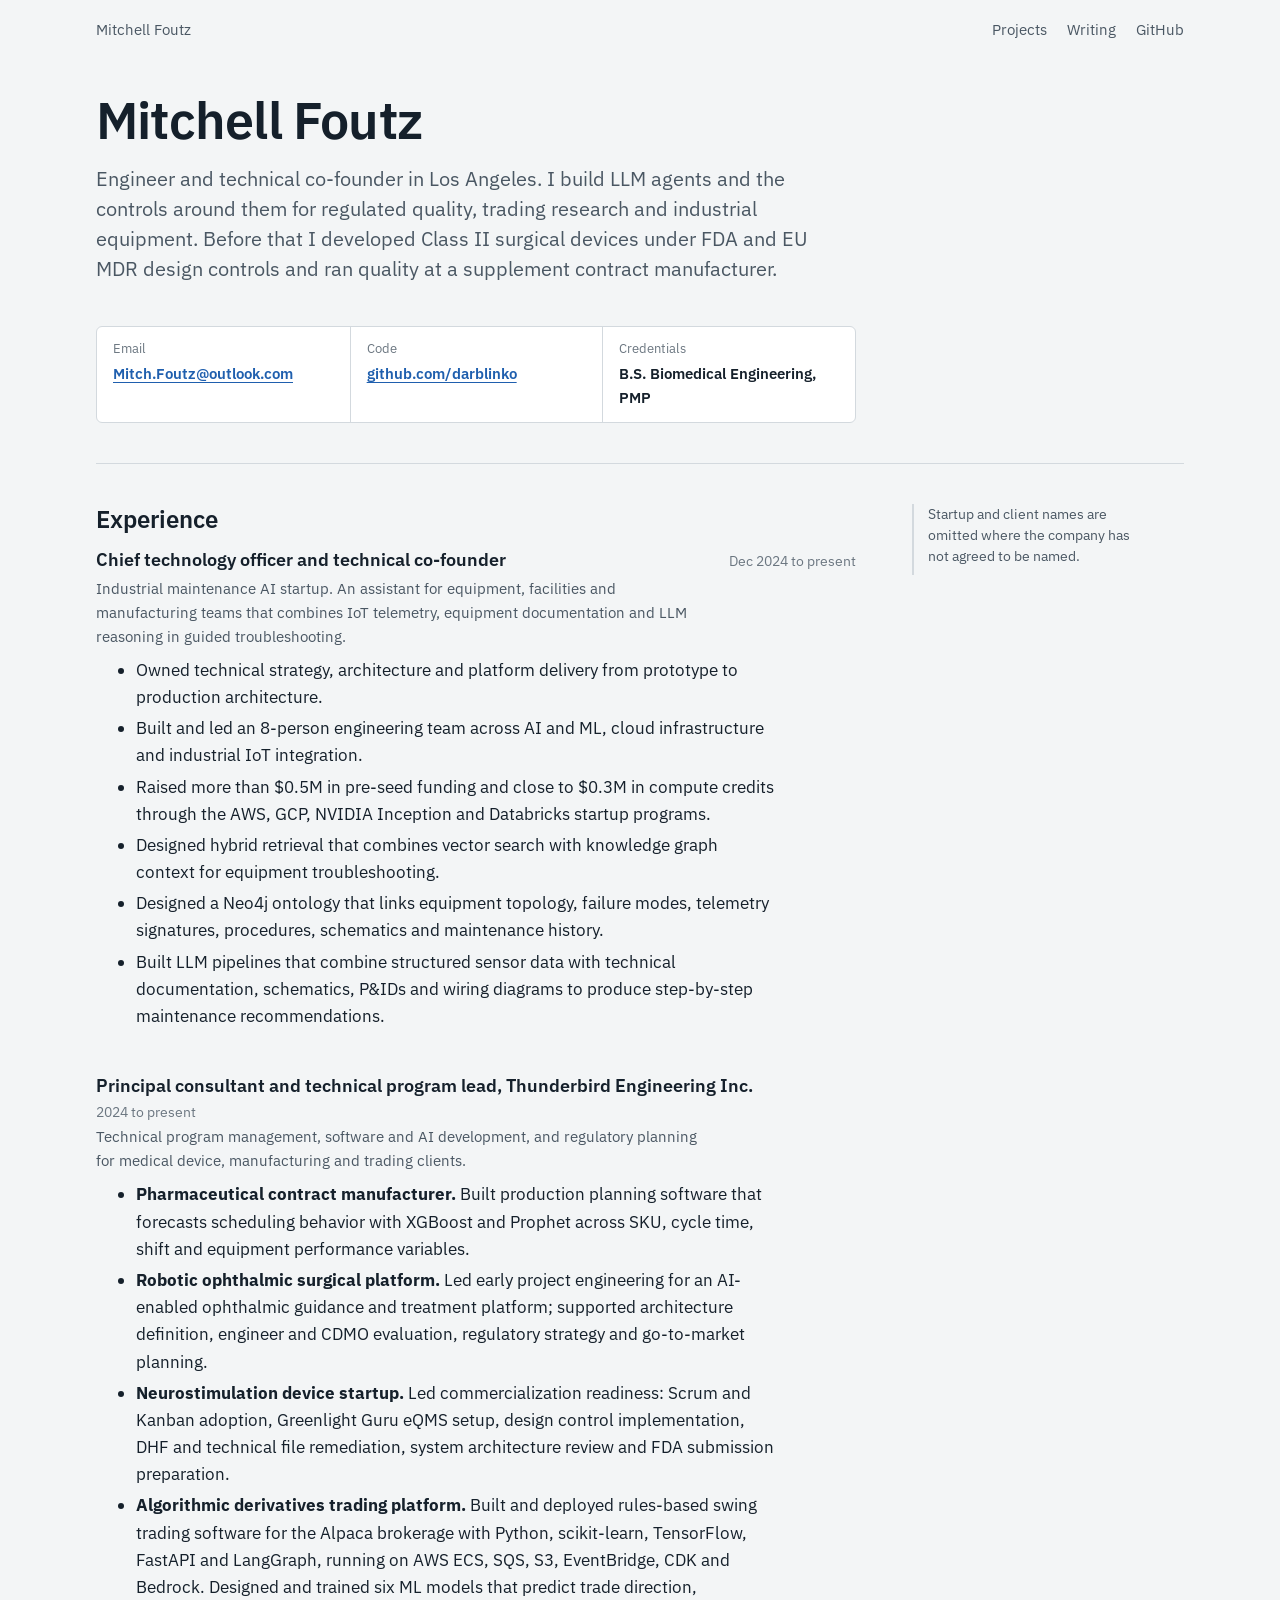
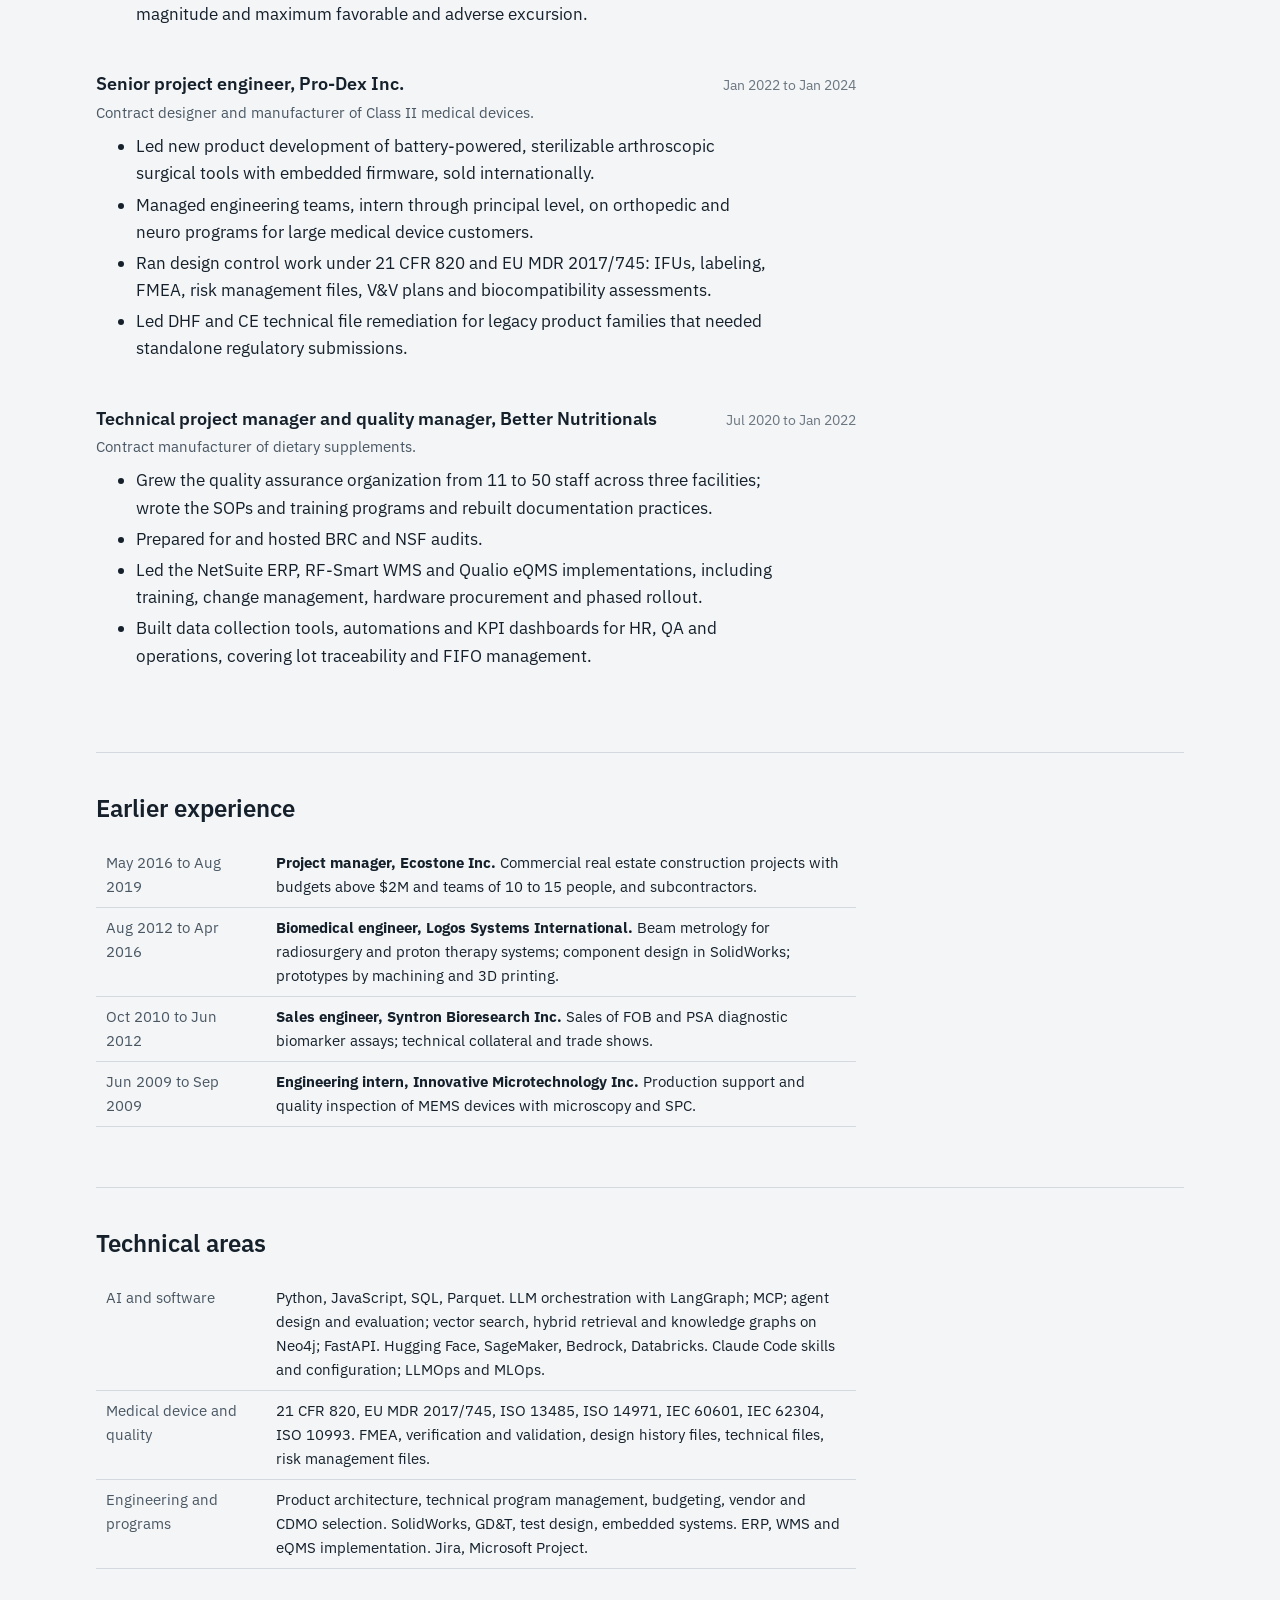
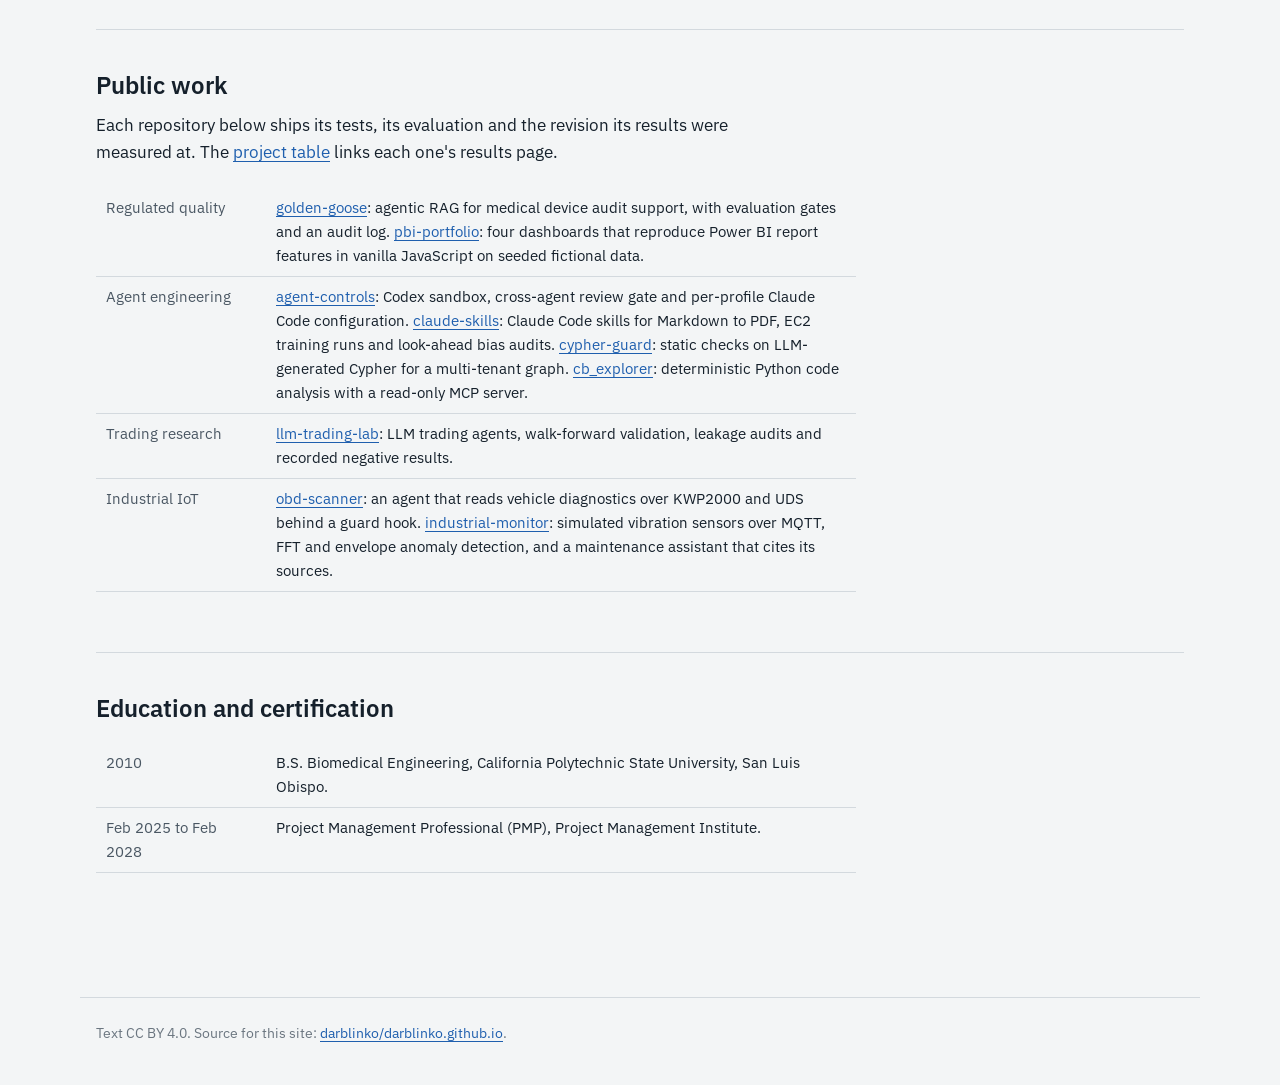
==== cv/index.html @ c6812359 "feat: add CV page cv/ holds work history, technical areas, public work and education, with a print s" ====
<!doctype html>
<html lang="en">
<head>
  <meta charset="utf-8">
  <meta name="viewport" content="width=device-width, initial-scale=1">
  <title>Mitchell Foutz: CV</title>
  <meta name="description" content="CV of Mitchell Foutz: LLM agent engineering, Class II medical device development under FDA and EU MDR, quality management, PMP.">
  <link rel="icon" href="data:,">
  <link rel="preconnect" href="https://fonts.googleapis.com">
  <link rel="preconnect" href="https://fonts.gstatic.com" crossorigin>
  <link rel="stylesheet" href="https://fonts.googleapis.com/css2?family=IBM+Plex+Mono&family=IBM+Plex+Sans:wght@400;600&display=swap">
  <link rel="stylesheet" href="../assets/site.css">
  <link rel="stylesheet" href="../assets/pages.css">
</head>
<body class="cv">
  <header class="site-bar">
    <a href="../">Mitchell Foutz</a>
    <span class="site-links"><a href="../#projects">Projects</a><a href="../#writing">Writing</a><a href="https://github.com/darblinko">GitHub</a></span>
  </header>

  <main>
    <section class="intro">
      <h1>Mitchell Foutz</h1>
      <p class="lede">Engineer and technical co-founder in Los Angeles. I build LLM agents and the controls around them for regulated quality, trading research and industrial equipment. Before that I developed Class II surgical devices under FDA and EU MDR design controls and ran quality at a supplement contract manufacturer.</p>
      <dl class="record">
        <div><dt>Email</dt><dd><a href="mailto:Mitch.Foutz@outlook.com">Mitch.Foutz@outlook.com</a></dd></div>
        <div><dt>Code</dt><dd><a href="https://github.com/darblinko">github.com/darblinko</a></dd></div>
        <div><dt>Credentials</dt><dd>B.S. Biomedical Engineering, PMP</dd></div>
      </dl>
    </section>

    <section id="experience">
      <h2>Experience</h2>

      <div class="role">
        <div class="role-head"><h3>Chief technology officer and technical co-founder</h3><span class="when">Dec 2024 to present</span></div>
        <p class="context">Industrial maintenance AI startup. An assistant for equipment, facilities and manufacturing teams that combines IoT telemetry, equipment documentation and LLM reasoning in guided troubleshooting.</p>
        <ul>
          <li>Owned technical strategy, architecture and platform delivery from prototype to production architecture.</li>
          <li>Built and led an 8-person engineering team across AI and ML, cloud infrastructure and industrial IoT integration.</li>
          <li>Raised more than $0.5M in pre-seed funding and close to $0.3M in compute credits through the AWS, GCP, NVIDIA Inception and Databricks startup programs.</li>
          <li>Designed hybrid retrieval that combines vector search with knowledge graph context for equipment troubleshooting.</li>
          <li>Designed a Neo4j ontology that links equipment topology, failure modes, telemetry signatures, procedures, schematics and maintenance history.</li>
          <li>Built LLM pipelines that combine structured sensor data with technical documentation, schematics, P&amp;IDs and wiring diagrams to produce step-by-step maintenance recommendations.</li>
        </ul>
      </div>

      <div class="role">
        <div class="role-head"><h3>Principal consultant and technical program lead, Thunderbird Engineering Inc.</h3><span class="when">2024 to present</span></div>
        <p class="context">Technical program management, software and AI development, and regulatory planning for medical device, manufacturing and trading clients.</p>
        <ul>
          <li><strong>Pharmaceutical contract manufacturer.</strong> Built production planning software that forecasts scheduling behavior with XGBoost and Prophet across SKU, cycle time, shift and equipment performance variables.</li>
          <li><strong>Robotic ophthalmic surgical platform.</strong> Led early project engineering for an AI-enabled ophthalmic guidance and treatment platform; supported architecture definition, engineer and CDMO evaluation, regulatory strategy and go-to-market planning.</li>
          <li><strong>Neurostimulation device startup.</strong> Led commercialization readiness: Scrum and Kanban adoption, Greenlight Guru eQMS setup, design control implementation, DHF and technical file remediation, system architecture review and FDA submission preparation.</li>
          <li><strong>Algorithmic derivatives trading platform.</strong> Built and deployed rules-based swing trading software for the Alpaca brokerage with Python, scikit-learn, TensorFlow, FastAPI and LangGraph, running on AWS ECS, SQS, S3, EventBridge, CDK and Bedrock. Designed and trained six ML models that predict trade direction, magnitude and maximum favorable and adverse excursion.</li>
        </ul>
      </div>

      <div class="role">
        <div class="role-head"><h3>Senior project engineer, Pro-Dex Inc.</h3><span class="when">Jan 2022 to Jan 2024</span></div>
        <p class="context">Contract designer and manufacturer of Class II medical devices.</p>
        <ul>
          <li>Led new product development of battery-powered, sterilizable arthroscopic surgical tools with embedded firmware, sold internationally.</li>
          <li>Managed engineering teams, intern through principal level, on orthopedic and neuro programs for large medical device customers.</li>
          <li>Ran design control work under 21 CFR 820 and EU MDR 2017/745: IFUs, labeling, FMEA, risk management files, V&amp;V plans and biocompatibility assessments.</li>
          <li>Led DHF and CE technical file remediation for legacy product families that needed standalone regulatory submissions.</li>
        </ul>
      </div>

      <div class="role">
        <div class="role-head"><h3>Technical project manager and quality manager, Better Nutritionals</h3><span class="when">Jul 2020 to Jan 2022</span></div>
        <p class="context">Contract manufacturer of dietary supplements.</p>
        <ul>
          <li>Grew the quality assurance organization from 11 to 50 staff across three facilities; wrote the SOPs and training programs and rebuilt documentation practices.</li>
          <li>Prepared for and hosted BRC and NSF audits.</li>
          <li>Led the NetSuite ERP, RF-Smart WMS and Qualio eQMS implementations, including training, change management, hardware procurement and phased rollout.</li>
          <li>Built data collection tools, automations and KPI dashboards for HR, QA and operations, covering lot traceability and FIFO management.</li>
        </ul>
      </div>

      <aside class="note">
        <p>Startup and client names are omitted where the company has not agreed to be named.</p>
      </aside>
    </section>

    <section id="earlier">
      <h2>Earlier experience</h2>
      <table class="history">
        <tbody>
          <tr><td>May 2016 to Aug 2019</td><td><strong>Project manager, Ecostone Inc.</strong> Commercial real estate construction projects with budgets above $2M and teams of 10 to 15 people, and subcontractors.</td></tr>
          <tr><td>Aug 2012 to Apr 2016</td><td><strong>Biomedical engineer, Logos Systems International.</strong> Beam metrology for radiosurgery and proton therapy systems; component design in SolidWorks; prototypes by machining and 3D printing.</td></tr>
          <tr><td>Oct 2010 to Jun 2012</td><td><strong>Sales engineer, Syntron Bioresearch Inc.</strong> Sales of FOB and PSA diagnostic biomarker assays; technical collateral and trade shows.</td></tr>
          <tr><td>Jun 2009 to Sep 2009</td><td><strong>Engineering intern, Innovative Microtechnology Inc.</strong> Production support and quality inspection of MEMS devices with microscopy and SPC.</td></tr>
        </tbody>
      </table>
    </section>

    <section id="skills">
      <h2>Technical areas</h2>
      <table class="history">
        <tbody>
          <tr><td>AI and software</td><td>Python, JavaScript, SQL, Parquet. LLM orchestration with LangGraph; MCP; agent design and evaluation; vector search, hybrid retrieval and knowledge graphs on Neo4j; FastAPI. Hugging Face, SageMaker, Bedrock, Databricks. Claude Code skills and configuration; LLMOps and MLOps.</td></tr>
          <tr><td>Medical device and quality</td><td>21 CFR 820, EU MDR 2017/745, ISO 13485, ISO 14971, IEC 60601, IEC 62304, ISO 10993. FMEA, verification and validation, design history files, technical files, risk management files.</td></tr>
          <tr><td>Engineering and programs</td><td>Product architecture, technical program management, budgeting, vendor and CDMO selection. SolidWorks, GD&amp;T, test design, embedded systems. ERP, WMS and eQMS implementation. Jira, Microsoft Project.</td></tr>
        </tbody>
      </table>
    </section>

    <section id="public-work">
      <h2>Public work</h2>
      <p>Each repository below ships its tests, its evaluation and the revision its results were measured at. The <a href="../#projects">project table</a> links each one's results page.</p>
      <table class="history">
        <tbody>
          <tr><td>Regulated quality</td><td><a href="https://github.com/darblinko/golden-goose">golden-goose</a>: agentic RAG for medical device audit support, with evaluation gates and an audit log. <a href="https://github.com/darblinko/pbi-portfolio">pbi-portfolio</a>: four dashboards that reproduce Power BI report features in vanilla JavaScript on seeded fictional data.</td></tr>
          <tr><td>Agent engineering</td><td><a href="https://github.com/darblinko/agent-controls">agent-controls</a>: Codex sandbox, cross-agent review gate and per-profile Claude Code configuration. <a href="https://github.com/darblinko/claude-skills">claude-skills</a>: Claude Code skills for Markdown to PDF, EC2 training runs and look-ahead bias audits. <a href="https://github.com/Nysara-Global-LLC/cypher-guard">cypher-guard</a>: static checks on LLM-generated Cypher for a multi-tenant graph. <a href="https://github.com/Nysara-Global-LLC/cb_explorer">cb_explorer</a>: deterministic Python code analysis with a read-only MCP server.</td></tr>
          <tr><td>Trading research</td><td><a href="https://github.com/darblinko/llm-trading-lab">llm-trading-lab</a>: LLM trading agents, walk-forward validation, leakage audits and recorded negative results.</td></tr>
          <tr><td>Industrial IoT</td><td><a href="https://github.com/darblinko/obd-scanner">obd-scanner</a>: an agent that reads vehicle diagnostics over KWP2000 and UDS behind a guard hook. <a href="https://github.com/darblinko/industrial-monitor">industrial-monitor</a>: simulated vibration sensors over MQTT, FFT and envelope anomaly detection, and a maintenance assistant that cites its sources.</td></tr>
        </tbody>
      </table>
    </section>

    <section id="education">
      <h2>Education and certification</h2>
      <table class="history">
        <tbody>
          <tr><td>2010</td><td>B.S. Biomedical Engineering, California Polytechnic State University, San Luis Obispo.</td></tr>
          <tr><td>Feb 2025 to Feb 2028</td><td>Project Management Professional (PMP), Project Management Institute.</td></tr>
        </tbody>
      </table>
    </section>
  </main>

  <footer>
    Text CC BY 4.0. Source for this site: <a href="https://github.com/darblinko/darblinko.github.io">darblinko/darblinko.github.io</a>.
  </footer>
</body>
</html>
---- assets/site.css ----
/* Shared project page styles. Layout: one reading column plus a margin column for
   provenance notes; the record block at the top identifies what was measured and when. */

:root {
  color-scheme: light;
  --page: #f3f5f6;
  --surface: #ffffff;
  --ink: #15202b;
  --ink-2: #4a5763;
  --muted: #6b7680;
  --rule: #d3d9de;
  --accent: #1f5fae;
  --accent-wash: #e6eef8;
  --grid: #e3e7ea;
  --axis: #c3cbd1;
  --series-1: #2a78d6;
  --series-2: #eb6834;
  --series-3: #1baf7a;
  --series-4: #eda100;
  --good: #0ca30c;
  --critical: #d03b3b;
  --sans: "IBM Plex Sans", system-ui, -apple-system, "Segoe UI", sans-serif;
  --mono: "IBM Plex Mono", ui-monospace, "SFMono-Regular", Menlo, monospace;
}

@media (prefers-color-scheme: dark) {
  :root:where(:not([data-theme="light"])) {
    color-scheme: dark;
    --page: #0f1418;
    --surface: #151b21;
    --ink: #e5e9ec;
    --ink-2: #a3aeb8;
    --muted: #87929c;
    --rule: #2a333b;
    --accent: #7fb0ee;
    --accent-wash: #1b2a3a;
    --grid: #232b32;
    --axis: #38424b;
    --series-1: #3987e5;
    --series-2: #d95926;
    --series-3: #199e70;
    --series-4: #c98500;
  }
}

:root[data-theme="dark"] {
  color-scheme: dark;
  --page: #0f1418;
  --surface: #151b21;
  --ink: #e5e9ec;
  --ink-2: #a3aeb8;
  --muted: #87929c;
  --rule: #2a333b;
  --accent: #7fb0ee;
  --accent-wash: #1b2a3a;
  --grid: #232b32;
  --axis: #38424b;
  --series-1: #3987e5;
  --series-2: #d95926;
  --series-3: #199e70;
  --series-4: #c98500;
}

*, *::before, *::after { box-sizing: border-box; }

html { -webkit-text-size-adjust: 100%; }

body {
  margin: 0;
  background: var(--page);
  color: var(--ink);
  font: 400 17px/1.6 var(--sans);
}

a { color: var(--accent); text-underline-offset: 0.18em; }
a:focus-visible, button:focus-visible, [tabindex]:focus-visible {
  outline: 2px solid var(--accent);
  outline-offset: 2px;
}

code, pre { font-family: var(--mono); font-size: 0.86em; }
:not(pre) > code { overflow-wrap: anywhere; }

.site-bar {
  display: flex;
  justify-content: space-between;
  gap: 16px;
  max-width: 1120px;
  margin: 0 auto;
  padding: 18px 16px;
  font-size: 15px;
}
.site-bar a { color: var(--ink-2); text-decoration: none; }
.site-bar a:hover { color: var(--accent); text-decoration: underline; }

main {
  max-width: 1120px;
  margin: 0 auto;
  padding: 0 16px 64px;
}

/* Each section: heading and body in the reading column, notes in the margin column. */
section {
  display: grid;
  grid-template-columns: minmax(0, 760px) minmax(0, 240px);
  column-gap: 56px;
  padding: 40px 0;
  border-top: 1px solid var(--rule);
}
section > * { grid-column: 1; }
section > .note { grid-column: 2; grid-row: 1 / span 20; align-self: start; }

.intro { border-top: 0; padding-top: 32px; }

h1 {
  margin: 0 0 16px;
  font-size: clamp(34px, 5vw, 52px);
  line-height: 1.08;
  font-weight: 600;
  letter-spacing: -0.015em;
}
h2 { margin: 0 0 12px; font-size: 24px; line-height: 1.25; font-weight: 600; }
h3 { margin: 24px 0 8px; font-size: 18px; font-weight: 600; }
p, ul, ol { margin: 0 0 14px; max-width: 68ch; }
li + li { margin-top: 4px; }

.lede { font-size: 20px; line-height: 1.5; color: var(--ink-2); max-width: 60ch; }

/* The record block: what was measured, at which revision, on which date. */
.record {
  display: grid;
  grid-template-columns: repeat(auto-fit, minmax(150px, 1fr));
  margin: 28px 0 0;
  border: 1px solid var(--rule);
  border-radius: 6px;
  background: var(--surface);
}
.record > div { padding: 12px 16px; border-left: 1px solid var(--rule); }
.record > div:first-child { border-left: 0; }
.record dt { font-size: 13px; color: var(--muted); }
.record dd { margin: 2px 0 0; font-size: 15px; font-weight: 600; overflow-wrap: anywhere; }

.note {
  font-size: 14px;
  line-height: 1.5;
  color: var(--ink-2);
  border-left: 2px solid var(--rule);
  padding-left: 14px;
}
.note p { margin-bottom: 8px; }

pre {
  margin: 0 0 16px;
  padding: 14px 16px;
  overflow-x: auto;
  background: var(--surface);
  border: 1px solid var(--rule);
  border-radius: 6px;
  line-height: 1.5;
}

.steps { padding-left: 1.4em; }
.steps li::marker { color: var(--muted); font-weight: 600; }

.mermaid {
  background: var(--surface);
  border: 1px solid var(--rule);
  border-radius: 6px;
  padding: 16px;
  text-align: center;
  font-family: var(--sans);
  overflow-x: auto;
}

/* Charts */
.chart {
  position: relative;
  margin: 8px 0 32px;
  padding: 18px 18px 12px;
  background: var(--surface);
  border: 1px solid var(--rule);
  border-radius: 6px;
}
.chart-title { margin: 0; font-size: 17px; font-weight: 600; }
.chart-subtitle { margin: 2px 0 0; font-size: 14px; color: var(--ink-2); }
.chart svg { display: block; width: 100%; height: auto; margin-top: 10px; overflow: visible; }
.chart svg text { font-family: var(--sans); }
.chart-legend { display: flex; flex-wrap: wrap; gap: 6px 18px; margin: 10px 0 0; padding: 0; list-style: none; font-size: 13px; color: var(--ink-2); }
.chart-legend li { display: flex; align-items: center; gap: 6px; margin: 0; }
.chart-legend .key { display: inline-block; width: 12px; height: 12px; border-radius: 2px; }
.chart-legend .key.line { height: 2px; width: 14px; border-radius: 1px; }
.chart-foot { display: flex; flex-wrap: wrap; justify-content: space-between; gap: 8px; margin-top: 8px; font-size: 12px; color: var(--muted); }
.chart-foot button {
  font: inherit;
  color: var(--accent);
  background: none;
  border: 0;
  padding: 0;
  cursor: pointer;
  text-decoration: underline;
  text-underline-offset: 0.18em;
}
.chart table { width: 100%; margin-top: 10px; border-collapse: collapse; font-size: 14px; }
.chart th, .chart td { padding: 6px 8px; border-bottom: 1px solid var(--rule); text-align: left; }
.chart td.num, .chart th.num { text-align: right; font-variant-numeric: tabular-nums; }
.chart .hit { fill: transparent; cursor: default; }
.chart .mark-hover { filter: brightness(1.12); }

.tooltip {
  position: absolute;
  z-index: 2;
  pointer-events: none;
  min-width: 120px;
  padding: 8px 10px;
  background: var(--surface);
  color: var(--ink);
  border: 1px solid var(--rule);
  border-radius: 6px;
  box-shadow: 0 4px 14px rgba(15, 20, 24, 0.12);
  font-size: 13px;
  line-height: 1.4;
}
.tooltip[hidden] { display: none; }
.tooltip .tt-head { color: var(--ink-2); margin-bottom: 4px; }
.tooltip .tt-row { display: flex; align-items: center; gap: 8px; }
.tooltip .tt-row strong { font-weight: 600; font-variant-numeric: tabular-nums; }
.tooltip .tt-key { width: 12px; height: 2px; border-radius: 1px; }

.stat-row { display: grid; grid-template-columns: repeat(auto-fit, minmax(150px, 1fr)); gap: 16px; margin-top: 12px; }
.stat { border-left: 2px solid var(--axis); padding-left: 14px; }
.stat-value { font-size: clamp(26px, 7vw, 34px); line-height: 1.1; font-weight: 600; white-space: nowrap; }
.stat-label { font-size: 14px; color: var(--ink-2); }
.stat-note { font-size: 12px; color: var(--muted); }

footer {
  max-width: 1120px;
  margin: 0 auto;
  padding: 24px 16px 40px;
  border-top: 1px solid var(--rule);
  font-size: 14px;
  color: var(--muted);
}

@media (max-width: 900px) {
  section { grid-template-columns: minmax(0, 1fr); }
  section > .note { grid-column: 1; grid-row: auto; margin-top: 8px; }
  .record > div { border-left: 0; border-top: 1px solid var(--rule); }
  .record > div:first-child { border-top: 0; }
}

/* Wide diagrams scroll inside their box on phones instead of shrinking below legible size. */
@media (max-width: 600px) {
  .mermaid svg { min-width: 520px; }
}

@media (prefers-reduced-motion: reduce) {
  * { transition: none !important; animation: none !important; }
}
---- assets/pages.css ----
/* Additions for the home page and write-ups. Loaded after site.css; uses its tokens. */

main table {
  width: 100%;
  margin: 8px 0 20px;
  border-collapse: collapse;
  font-size: 15px;
}
main th, main td {
  padding: 8px 10px;
  border-bottom: 1px solid var(--rule);
  text-align: left;
  vertical-align: top;
}
main th { font-weight: 600; color: var(--ink-2); }
main td.num, main th.num { text-align: right; font-variant-numeric: tabular-nums; }

.project-table td:first-child { white-space: nowrap; font-weight: 600; }
.project-table .links a + a { margin-left: 12px; }

.writing-list { list-style: none; padding: 0; }
.writing-list li { display: grid; grid-template-columns: 110px minmax(0, 1fr); gap: 16px; padding: 10px 0; border-bottom: 1px solid var(--rule); margin: 0; }
.writing-list time { color: var(--muted); font-size: 14px; font-variant-numeric: tabular-nums; padding-top: 2px; }
.writing-list .summary { display: block; color: var(--ink-2); font-size: 15px; }

.method h3:first-of-type { margin-top: 4px; }
.method ul { margin-bottom: 6px; }

/* Write-ups: long-form prose in the reading column. */
.article p, .article li { max-width: 68ch; }
.article blockquote {
  margin: 0 0 16px;
  padding: 4px 0 4px 16px;
  border-left: 2px solid var(--accent);
  color: var(--ink-2);
}
.article figure.code { margin: 0 0 16px; }
.article figcaption { font-size: 13px; color: var(--muted); margin-top: -8px; margin-bottom: 16px; }

@media (max-width: 600px) {
  .writing-list li { grid-template-columns: minmax(0, 1fr); gap: 2px; }
  /* Each project row stacks: name and links on one line, domain and description below. */
  .project-table thead { display: none; }
  .project-table tr { display: grid; grid-template-columns: minmax(0, 1fr) auto; column-gap: 12px; padding: 10px 0; border-bottom: 1px solid var(--rule); }
  .project-table td { display: block; padding: 0; border-bottom: 0; }
  .project-table td:nth-child(2) { grid-column: 1 / -1; grid-row: 2; color: var(--muted); font-size: 14px; }
  .project-table td:nth-child(3) { grid-column: 1 / -1; grid-row: 3; margin-top: 2px; }
  .project-table td.links { grid-column: 2; grid-row: 1; }
}

#background td:first-child { white-space: nowrap; color: var(--ink-2); width: 150px; }

.table-wrap { max-width: 100%; overflow-x: auto; margin: 8px 0 20px; }
.table-wrap table { margin: 0; }
.table-wrap.wide table { min-width: 560px; }
/* A diagram narrower than a phone column keeps its natural width instead of the 520px scroll floor in site.css. */
@media (max-width: 600px) { .mermaid.narrow svg { min-width: 0; } }

.site-links { display: flex; gap: 20px; }

/* CV page */
.role { margin: 0 0 28px; }
.role-head { display: flex; flex-wrap: wrap; justify-content: space-between; align-items: baseline; column-gap: 16px; }
.role-head h3 { margin: 0; }
.role-head .when { color: var(--muted); font-size: 14px; font-variant-numeric: tabular-nums; white-space: nowrap; }
.role .context { color: var(--ink-2); font-size: 15px; margin: 2px 0 8px; }
.history td:first-child { width: 170px; color: var(--ink-2); font-size: 15px; }

@media (max-width: 600px) {
  .history tr { display: block; padding: 10px 0; border-bottom: 1px solid var(--rule); }
  .history td { display: block; width: auto; padding: 0; border-bottom: 0; }
}

@media (max-width: 600px) { body.cv .record { grid-template-columns: minmax(0, 1fr); } }

/* Printing the CV gives a plain document: no site chrome, no margin column, contact details on one line. */
@media print {
  body.cv { background: #fff; color: #000; font-size: 10pt; line-height: 1.4; }
  body.cv .site-bar, body.cv footer, body.cv .note { display: none; }
  body.cv main { max-width: none; padding: 0; }
  body.cv section { display: block; padding: 8pt 0; }
  body.cv p, body.cv ul, body.cv li { max-width: none; }
  body.cv h1 { font-size: 20pt; margin-bottom: 4pt; }
  body.cv h2 { font-size: 13pt; margin-bottom: 4pt; }
  body.cv h3 { font-size: 11pt; }
  body.cv .lede { font-size: 10pt; color: #000; margin-bottom: 4pt; }
  body.cv .record { display: block; margin: 0; border: 0; background: none; }
  body.cv .record > div { display: inline; padding: 0; border: 0; margin-right: 16pt; }
  body.cv .record dt { display: none; }
  body.cv .record dd { display: inline; margin: 0; font-size: 10pt; }
  body.cv .role { margin-bottom: 10pt; }
  body.cv .role-head { break-after: avoid; }
  body.cv .context { font-size: 10pt; color: #333; margin-bottom: 4pt; }
  body.cv li + li { margin-top: 1pt; }
  body.cv li, body.cv tr { break-inside: avoid; }
  body.cv td { padding: 3pt 6pt 3pt 0; font-size: 10pt; }
  body.cv .history td:first-child { width: 120pt; font-size: 10pt; }
  body.cv a { color: #000; text-decoration: none; }
}
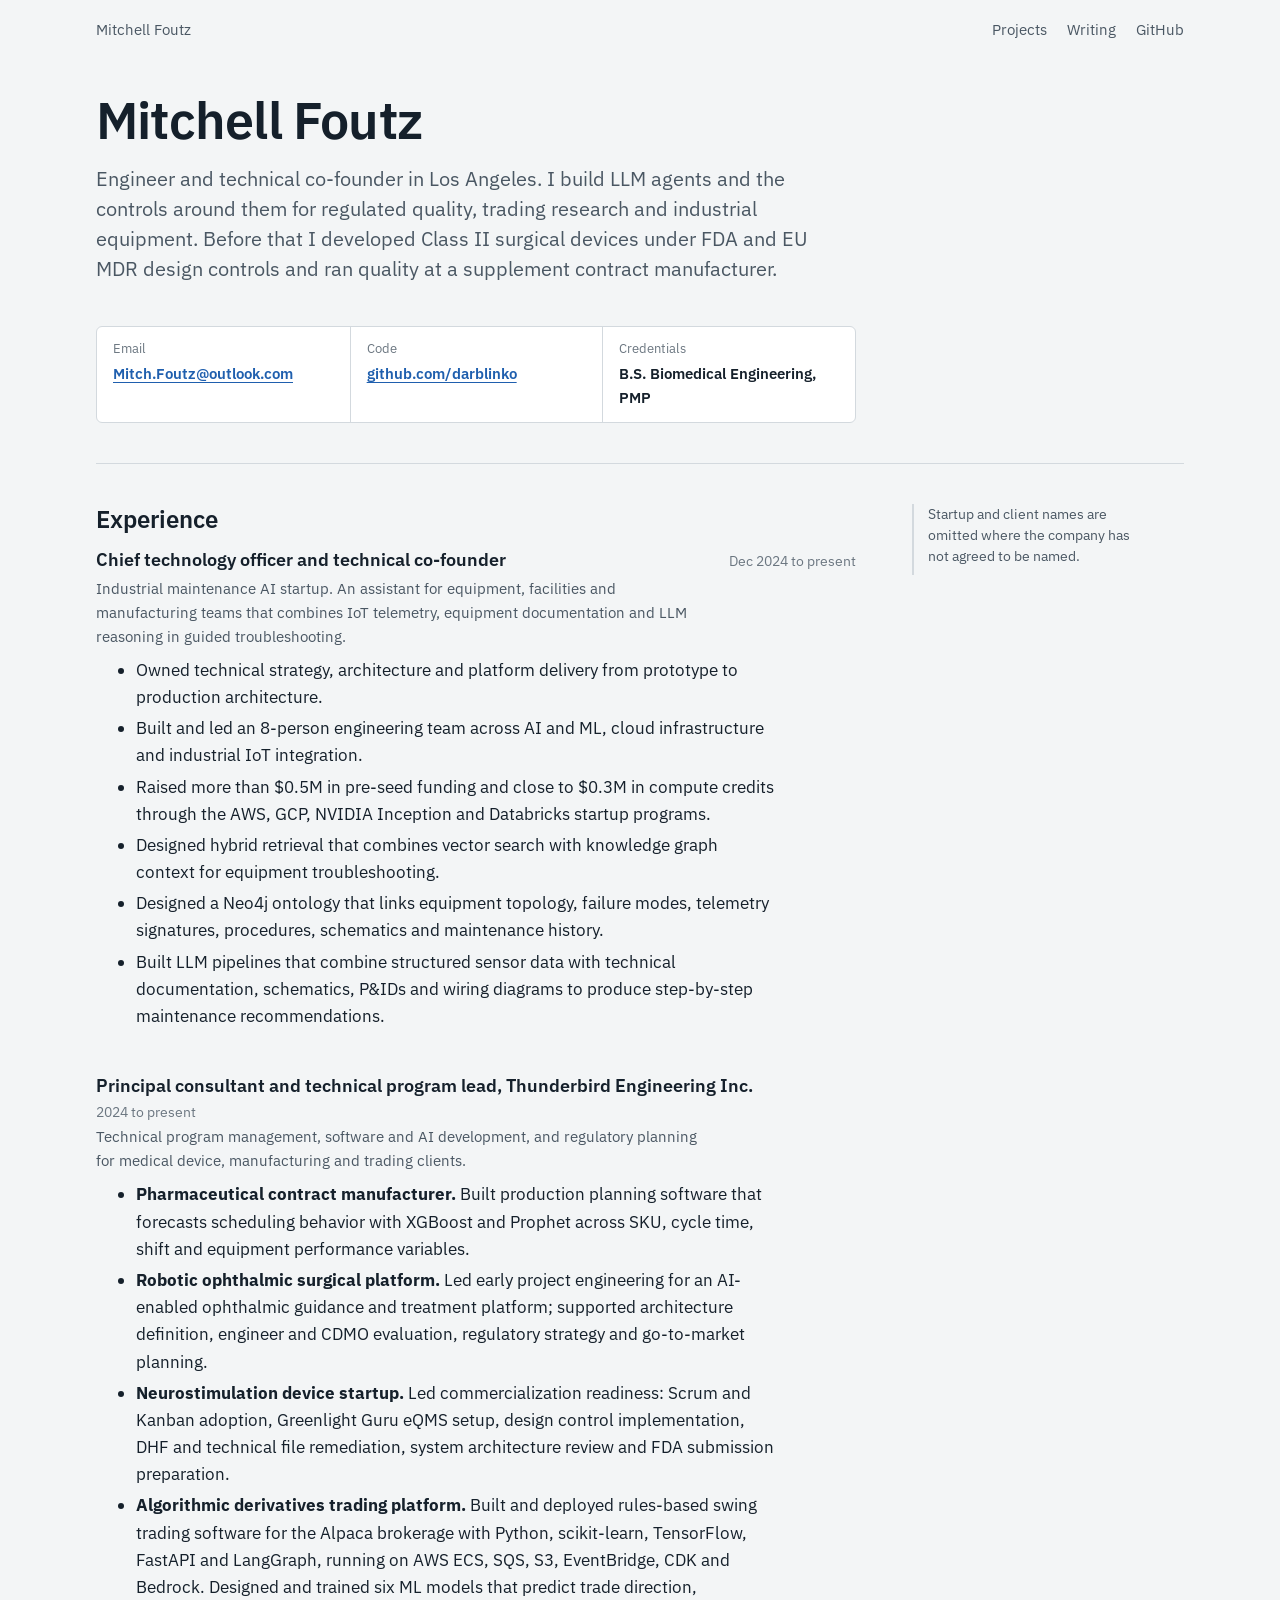
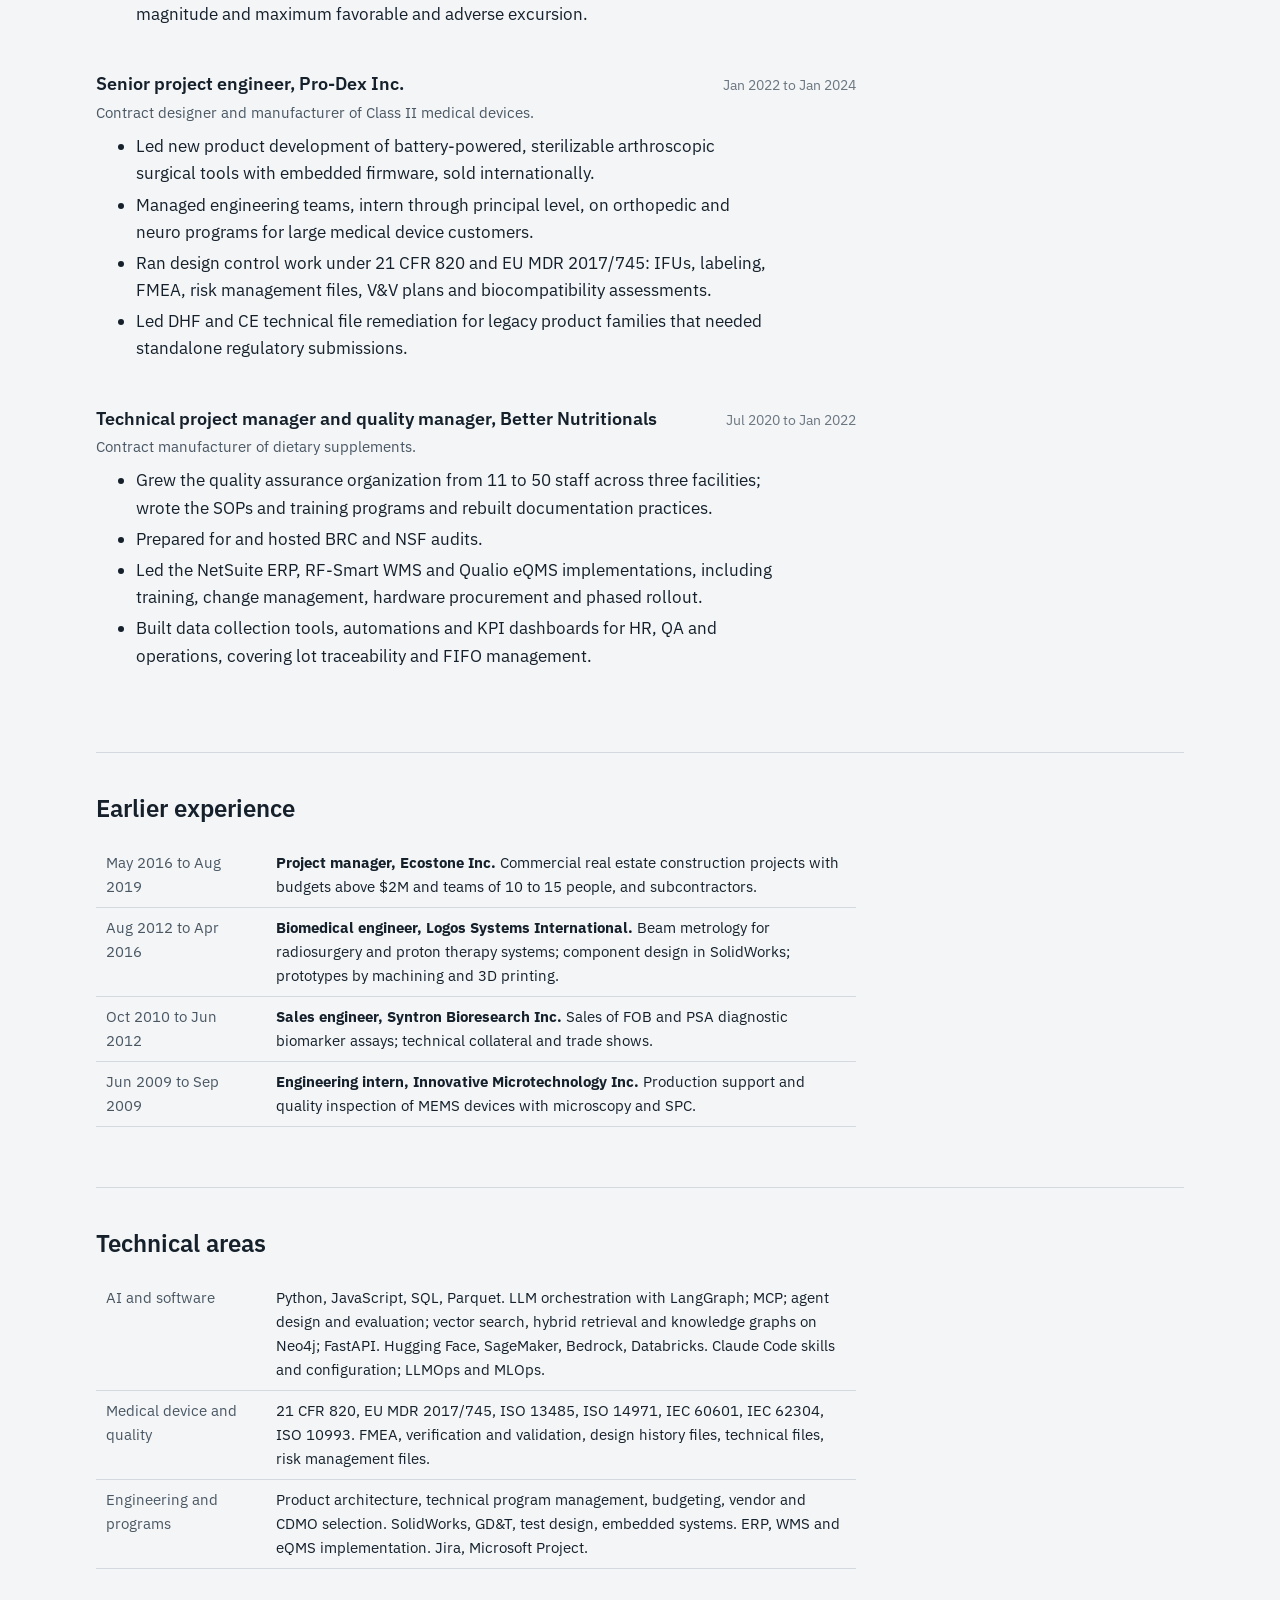
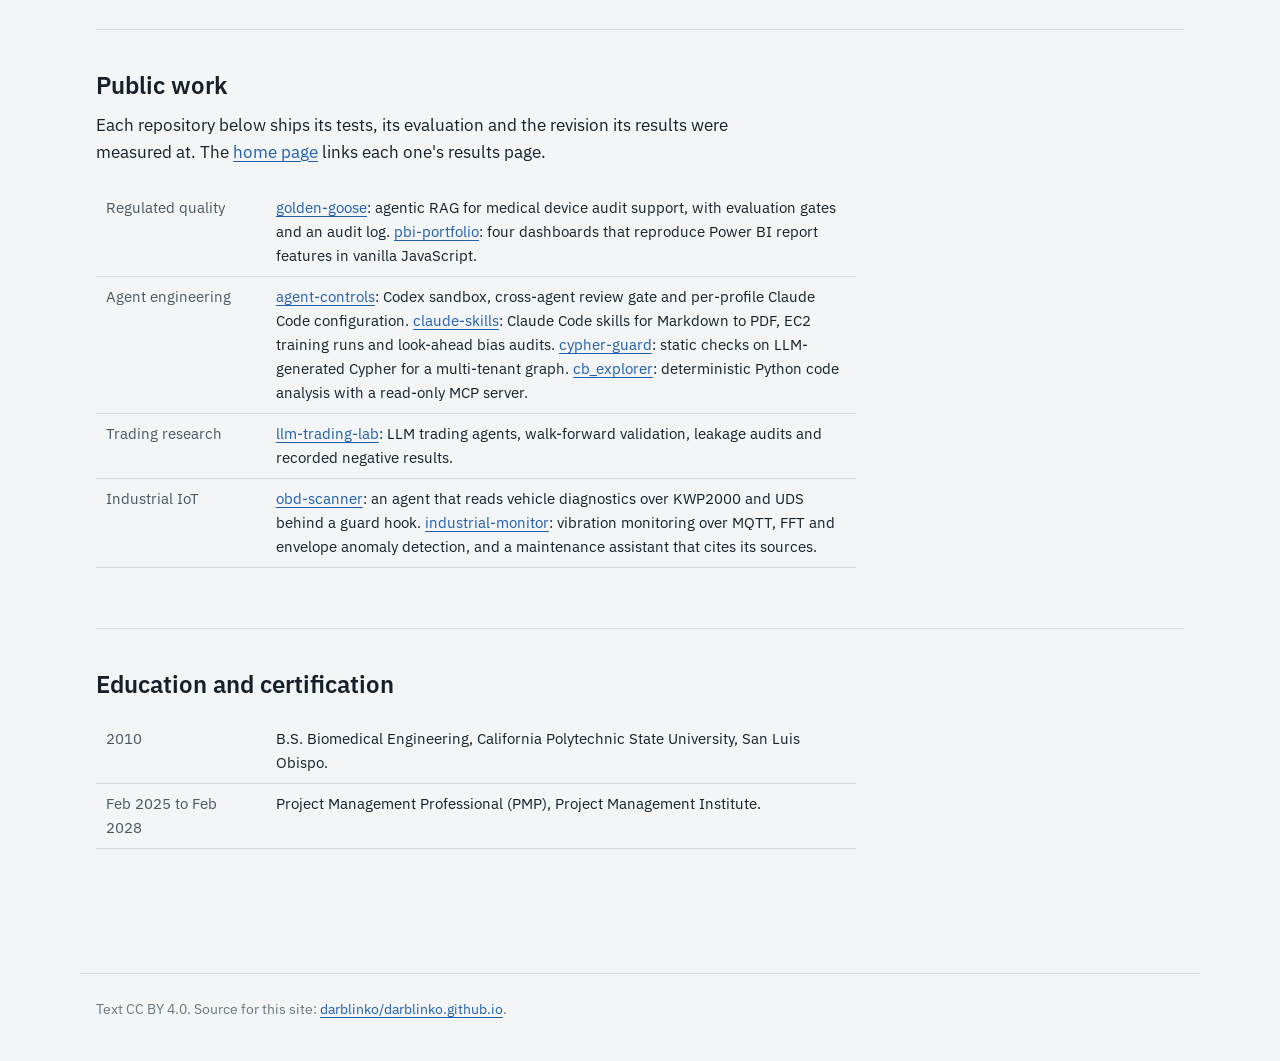
==== commit 4b6c3943: "feat: redesign home page with project figures Replace the home page with a leadership-first layout: " ====
--- a/cv/index.html
+++ b/cv/index.html
@@ -15,7 +15,7 @@
 <body class="cv">
   <header class="site-bar">
     <a href="../">Mitchell Foutz</a>
-    <span class="site-links"><a href="../#projects">Projects</a><a href="../#writing">Writing</a><a href="https://github.com/darblinko">GitHub</a></span>
+    <span class="site-links"><a href="../#public-work">Projects</a><a href="../#writing">Writing</a><a href="https://github.com/darblinko">GitHub</a></span>
   </header>
 
   <main>
@@ -108,13 +108,13 @@
 
     <section id="public-work">
       <h2>Public work</h2>
-      <p>Each repository below ships its tests, its evaluation and the revision its results were measured at. The <a href="../#projects">project table</a> links each one's results page.</p>
+      <p>Each repository below ships its tests, its evaluation and the revision its results were measured at. The <a href="../#public-work">home page</a> links each one's results page.</p>
       <table class="history">
         <tbody>
-          <tr><td>Regulated quality</td><td><a href="https://github.com/darblinko/golden-goose">golden-goose</a>: agentic RAG for medical device audit support, with evaluation gates and an audit log. <a href="https://github.com/darblinko/pbi-portfolio">pbi-portfolio</a>: four dashboards that reproduce Power BI report features in vanilla JavaScript on seeded fictional data.</td></tr>
+          <tr><td>Regulated quality</td><td><a href="https://github.com/darblinko/golden-goose">golden-goose</a>: agentic RAG for medical device audit support, with evaluation gates and an audit log. <a href="https://github.com/darblinko/pbi-portfolio">pbi-portfolio</a>: four dashboards that reproduce Power BI report features in vanilla JavaScript.</td></tr>
           <tr><td>Agent engineering</td><td><a href="https://github.com/darblinko/agent-controls">agent-controls</a>: Codex sandbox, cross-agent review gate and per-profile Claude Code configuration. <a href="https://github.com/darblinko/claude-skills">claude-skills</a>: Claude Code skills for Markdown to PDF, EC2 training runs and look-ahead bias audits. <a href="https://github.com/Nysara-Global-LLC/cypher-guard">cypher-guard</a>: static checks on LLM-generated Cypher for a multi-tenant graph. <a href="https://github.com/Nysara-Global-LLC/cb_explorer">cb_explorer</a>: deterministic Python code analysis with a read-only MCP server.</td></tr>
           <tr><td>Trading research</td><td><a href="https://github.com/darblinko/llm-trading-lab">llm-trading-lab</a>: LLM trading agents, walk-forward validation, leakage audits and recorded negative results.</td></tr>
-          <tr><td>Industrial IoT</td><td><a href="https://github.com/darblinko/obd-scanner">obd-scanner</a>: an agent that reads vehicle diagnostics over KWP2000 and UDS behind a guard hook. <a href="https://github.com/darblinko/industrial-monitor">industrial-monitor</a>: simulated vibration sensors over MQTT, FFT and envelope anomaly detection, and a maintenance assistant that cites its sources.</td></tr>
+          <tr><td>Industrial IoT</td><td><a href="https://github.com/darblinko/obd-scanner">obd-scanner</a>: an agent that reads vehicle diagnostics over KWP2000 and UDS behind a guard hook. <a href="https://github.com/darblinko/industrial-monitor">industrial-monitor</a>: vibration monitoring over MQTT, FFT and envelope anomaly detection, and a maintenance assistant that cites its sources.</td></tr>
         </tbody>
       </table>
     </section>
--- a/assets/pages.css
+++ b/assets/pages.css
@@ -1,4 +1,4 @@
-/* Additions for the home page and write-ups. Loaded after site.css; uses its tokens. */
+/* Additions for the CV page and write-ups. Loaded after site.css; uses its tokens. */
 
 main table {
   width: 100%;
@@ -15,17 +15,6 @@
 main th { font-weight: 600; color: var(--ink-2); }
 main td.num, main th.num { text-align: right; font-variant-numeric: tabular-nums; }
 
-.project-table td:first-child { white-space: nowrap; font-weight: 600; }
-.project-table .links a + a { margin-left: 12px; }
-
-.writing-list { list-style: none; padding: 0; }
-.writing-list li { display: grid; grid-template-columns: 110px minmax(0, 1fr); gap: 16px; padding: 10px 0; border-bottom: 1px solid var(--rule); margin: 0; }
-.writing-list time { color: var(--muted); font-size: 14px; font-variant-numeric: tabular-nums; padding-top: 2px; }
-.writing-list .summary { display: block; color: var(--ink-2); font-size: 15px; }
-
-.method h3:first-of-type { margin-top: 4px; }
-.method ul { margin-bottom: 6px; }
-
 /* Write-ups: long-form prose in the reading column. */
 .article p, .article li { max-width: 68ch; }
 .article blockquote {
@@ -36,19 +25,6 @@
 }
 .article figure.code { margin: 0 0 16px; }
 .article figcaption { font-size: 13px; color: var(--muted); margin-top: -8px; margin-bottom: 16px; }
-
-@media (max-width: 600px) {
-  .writing-list li { grid-template-columns: minmax(0, 1fr); gap: 2px; }
-  /* Each project row stacks: name and links on one line, domain and description below. */
-  .project-table thead { display: none; }
-  .project-table tr { display: grid; grid-template-columns: minmax(0, 1fr) auto; column-gap: 12px; padding: 10px 0; border-bottom: 1px solid var(--rule); }
-  .project-table td { display: block; padding: 0; border-bottom: 0; }
-  .project-table td:nth-child(2) { grid-column: 1 / -1; grid-row: 2; color: var(--muted); font-size: 14px; }
-  .project-table td:nth-child(3) { grid-column: 1 / -1; grid-row: 3; margin-top: 2px; }
-  .project-table td.links { grid-column: 2; grid-row: 1; }
-}
-
-#background td:first-child { white-space: nowrap; color: var(--ink-2); width: 150px; }
 
 .table-wrap { max-width: 100%; overflow-x: auto; margin: 8px 0 20px; }
 .table-wrap table { margin: 0; }
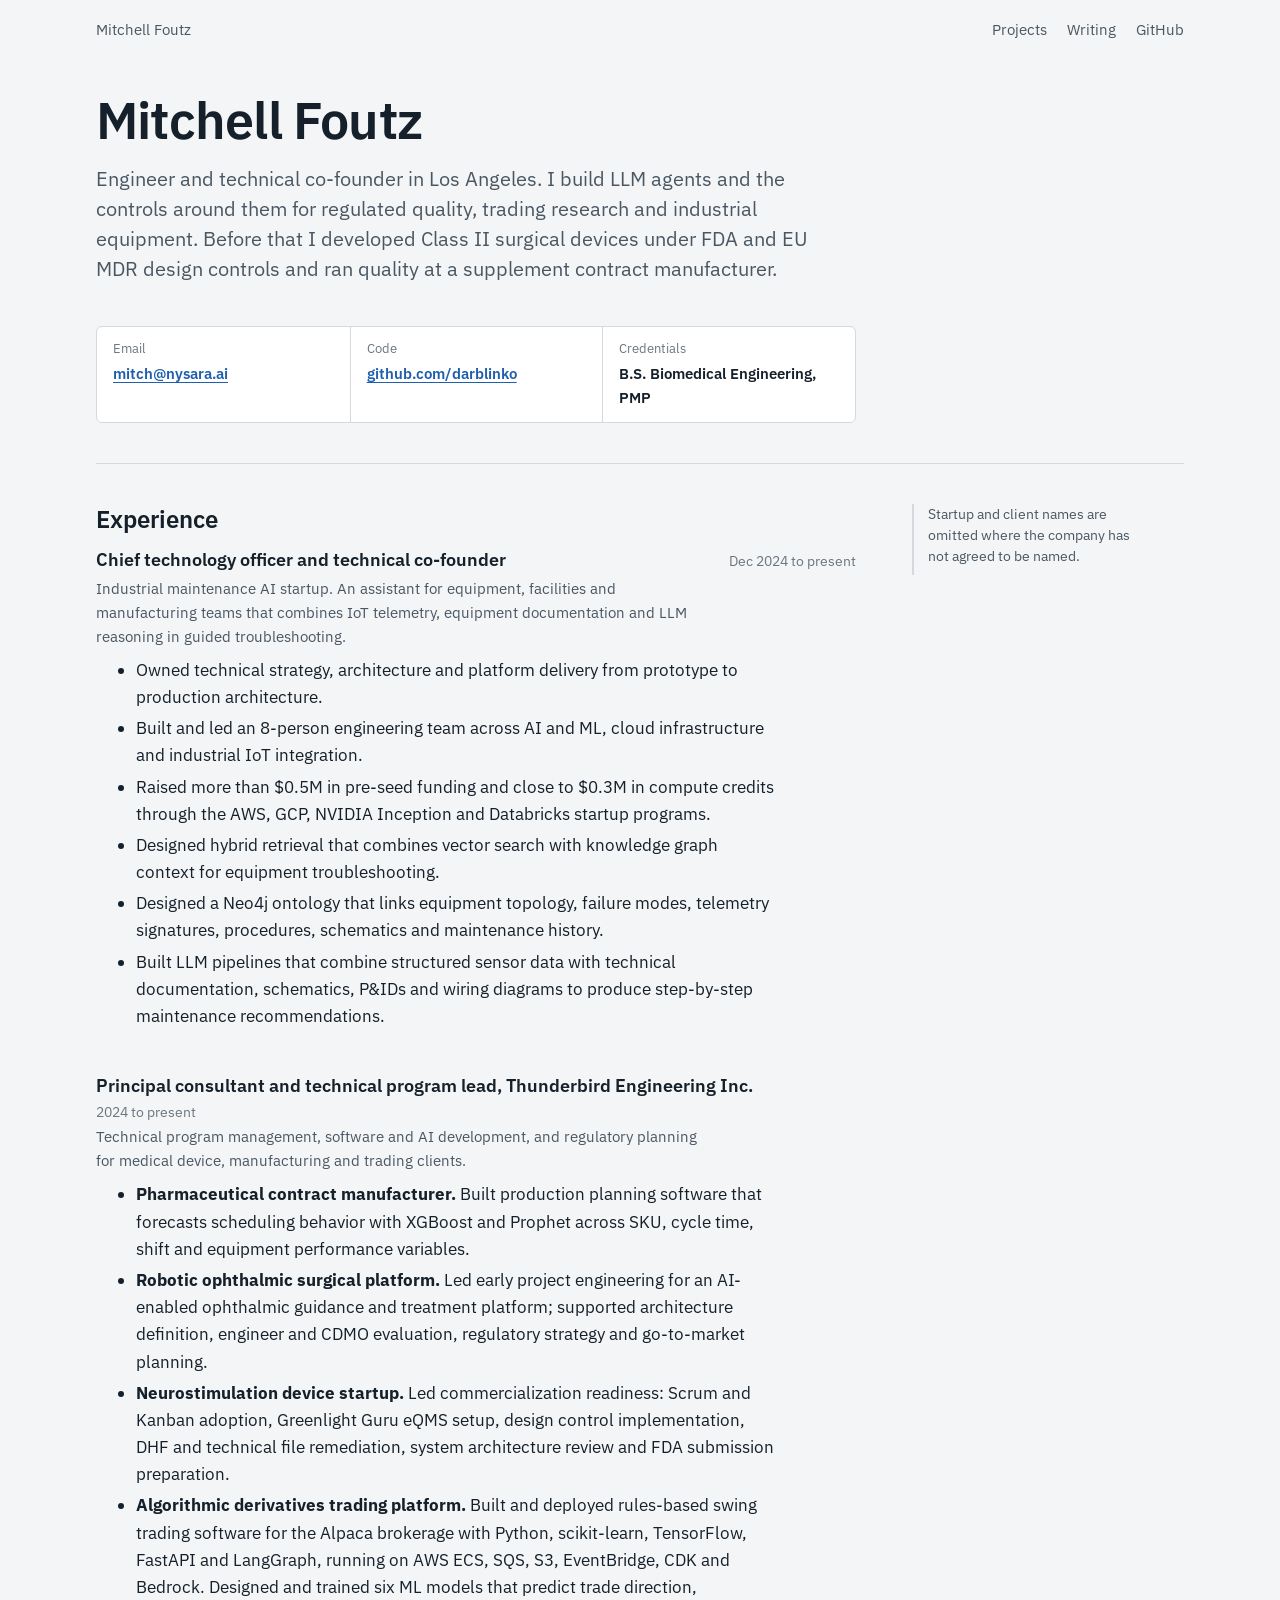
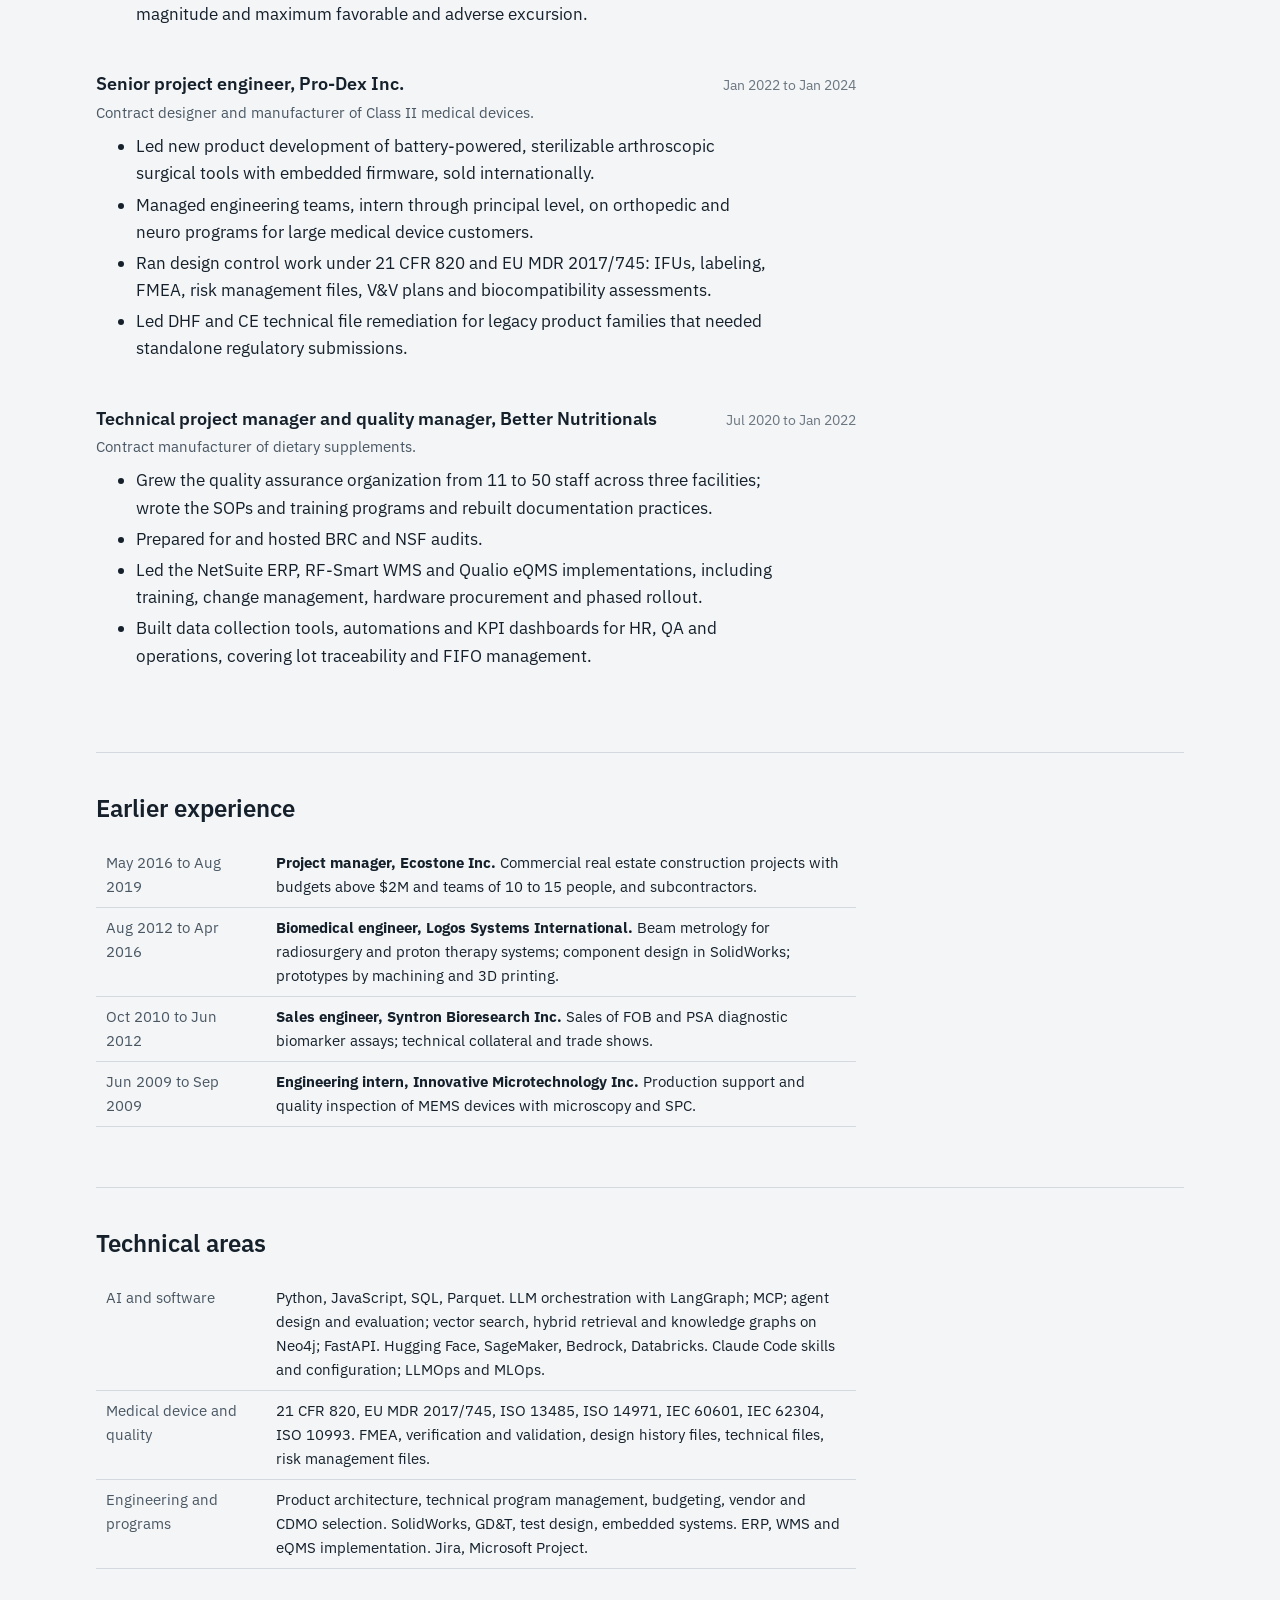
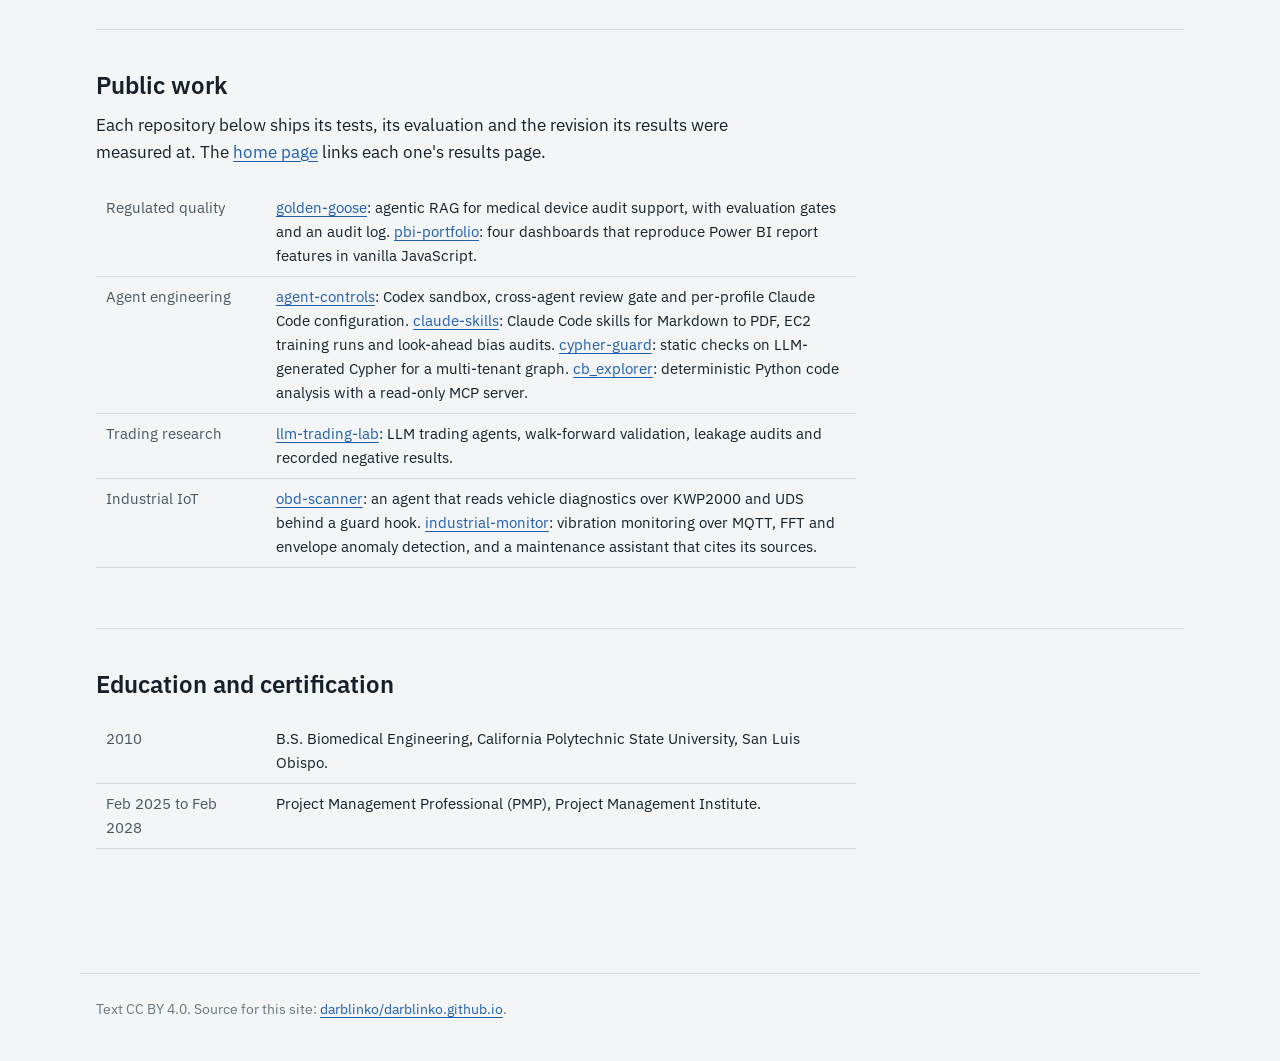
==== commit 0ec17f60: "fix: use the Nysara address as the CV contact email Allow the contact address in index.html and cv/i" ====
--- a/cv/index.html
+++ b/cv/index.html
@@ -23,7 +23,7 @@
       <h1>Mitchell Foutz</h1>
       <p class="lede">Engineer and technical co-founder in Los Angeles. I build LLM agents and the controls around them for regulated quality, trading research and industrial equipment. Before that I developed Class II surgical devices under FDA and EU MDR design controls and ran quality at a supplement contract manufacturer.</p>
       <dl class="record">
-        <div><dt>Email</dt><dd><a href="mailto:Mitch.Foutz@outlook.com">Mitch.Foutz@outlook.com</a></dd></div>
+        <div><dt>Email</dt><dd><a href="mailto:mitch@nysara.ai">mitch@nysara.ai</a></dd></div>
         <div><dt>Code</dt><dd><a href="https://github.com/darblinko">github.com/darblinko</a></dd></div>
         <div><dt>Credentials</dt><dd>B.S. Biomedical Engineering, PMP</dd></div>
       </dl>
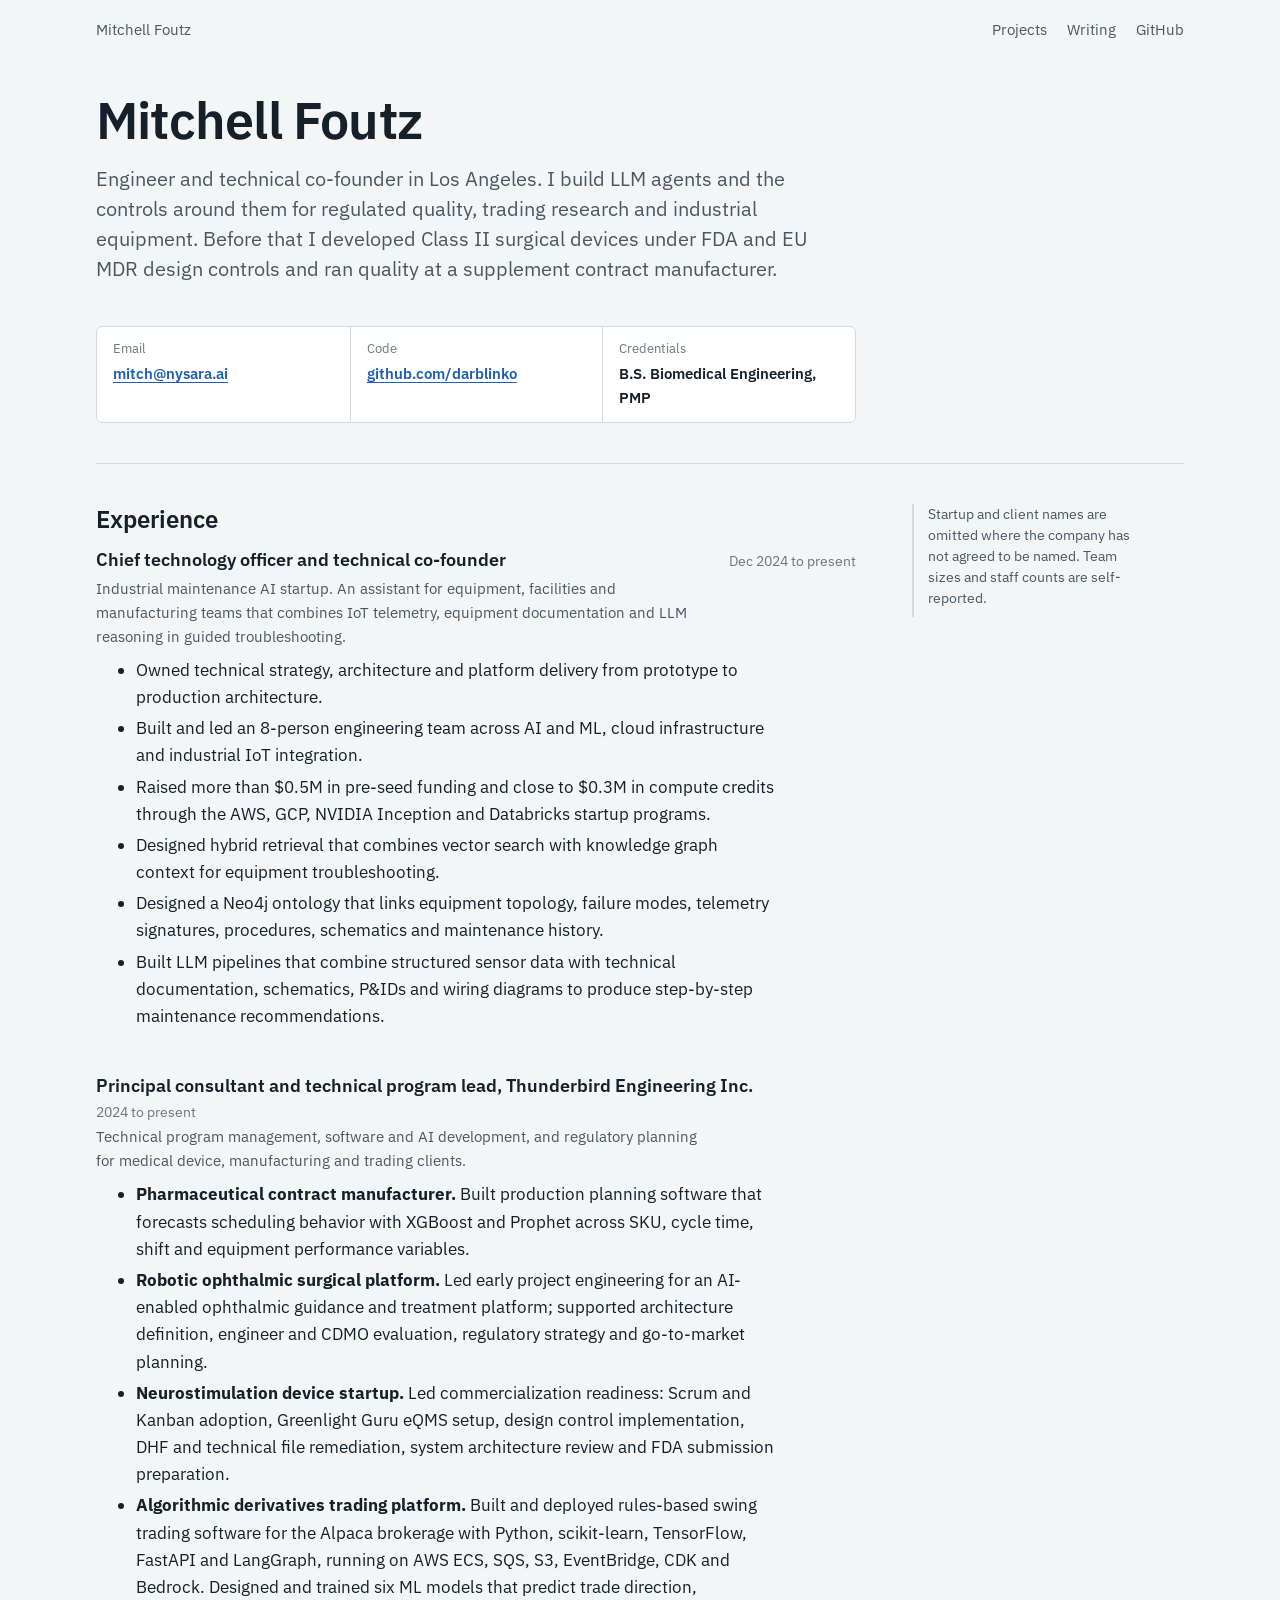
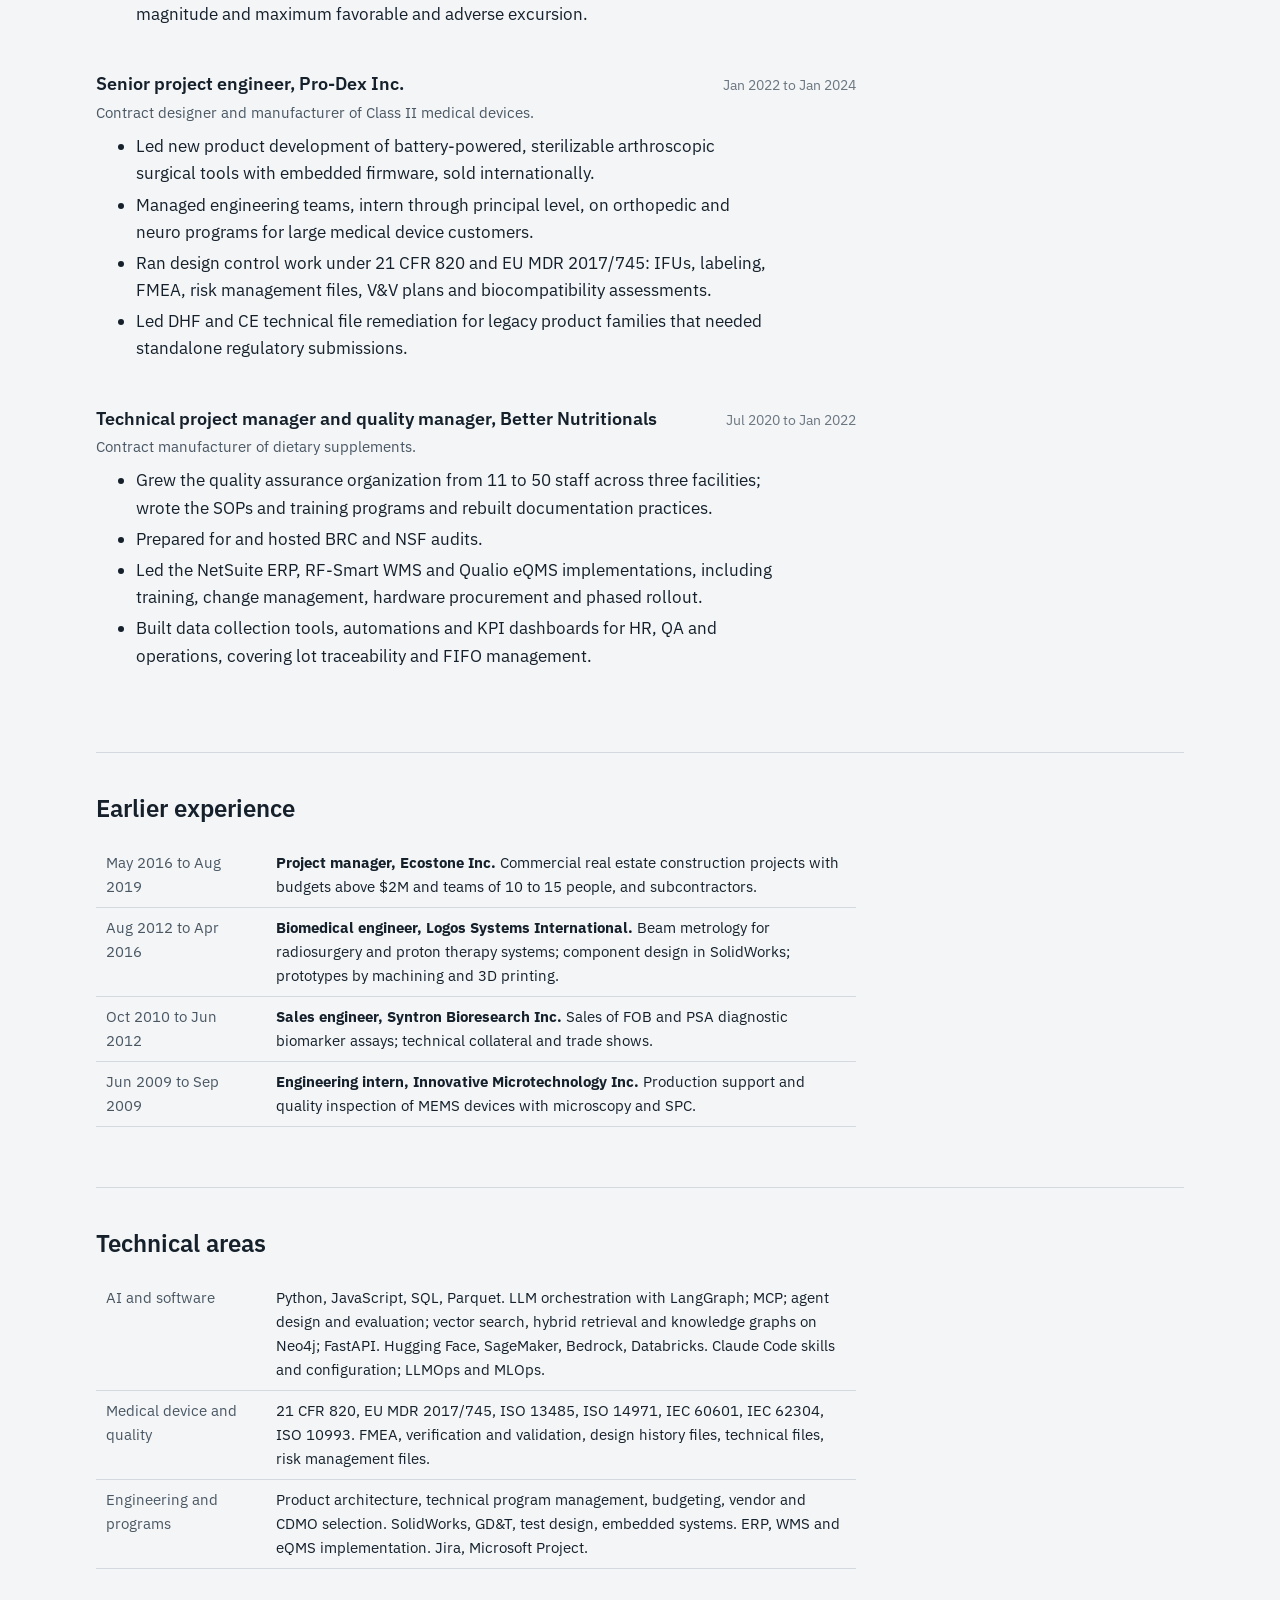
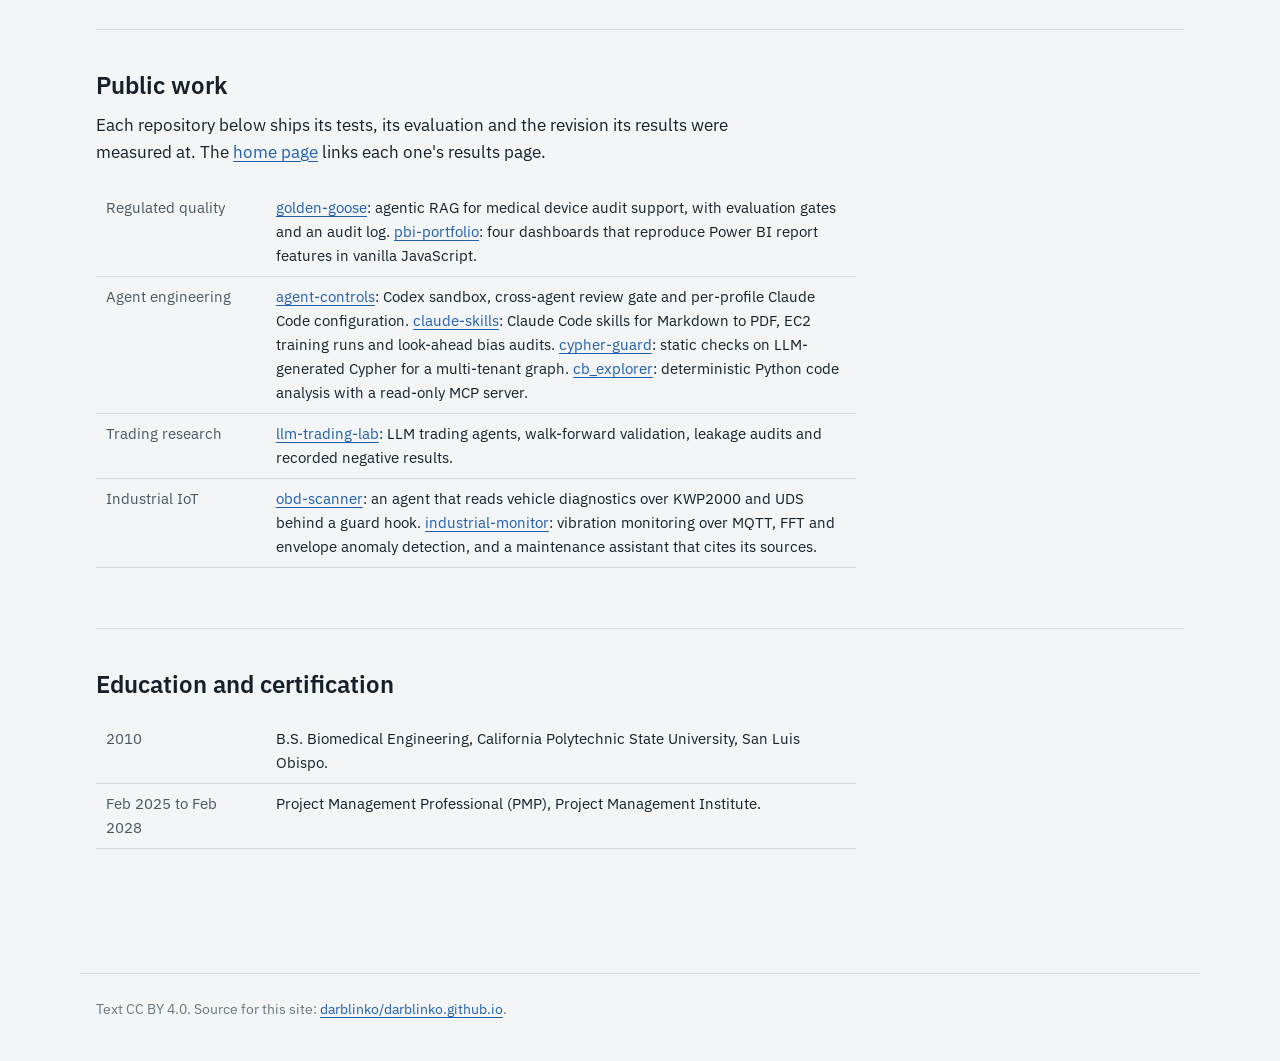
==== commit f0b2840b: "fix: pin source links to revisions and qualify reported figures Revision entries in each write-up an" ====
--- a/cv/index.html
+++ b/cv/index.html
@@ -79,7 +79,7 @@
       </div>
 
       <aside class="note">
-        <p>Startup and client names are omitted where the company has not agreed to be named.</p>
+        <p>Startup and client names are omitted where the company has not agreed to be named. Team sizes and staff counts are self-reported.</p>
       </aside>
     </section>
 
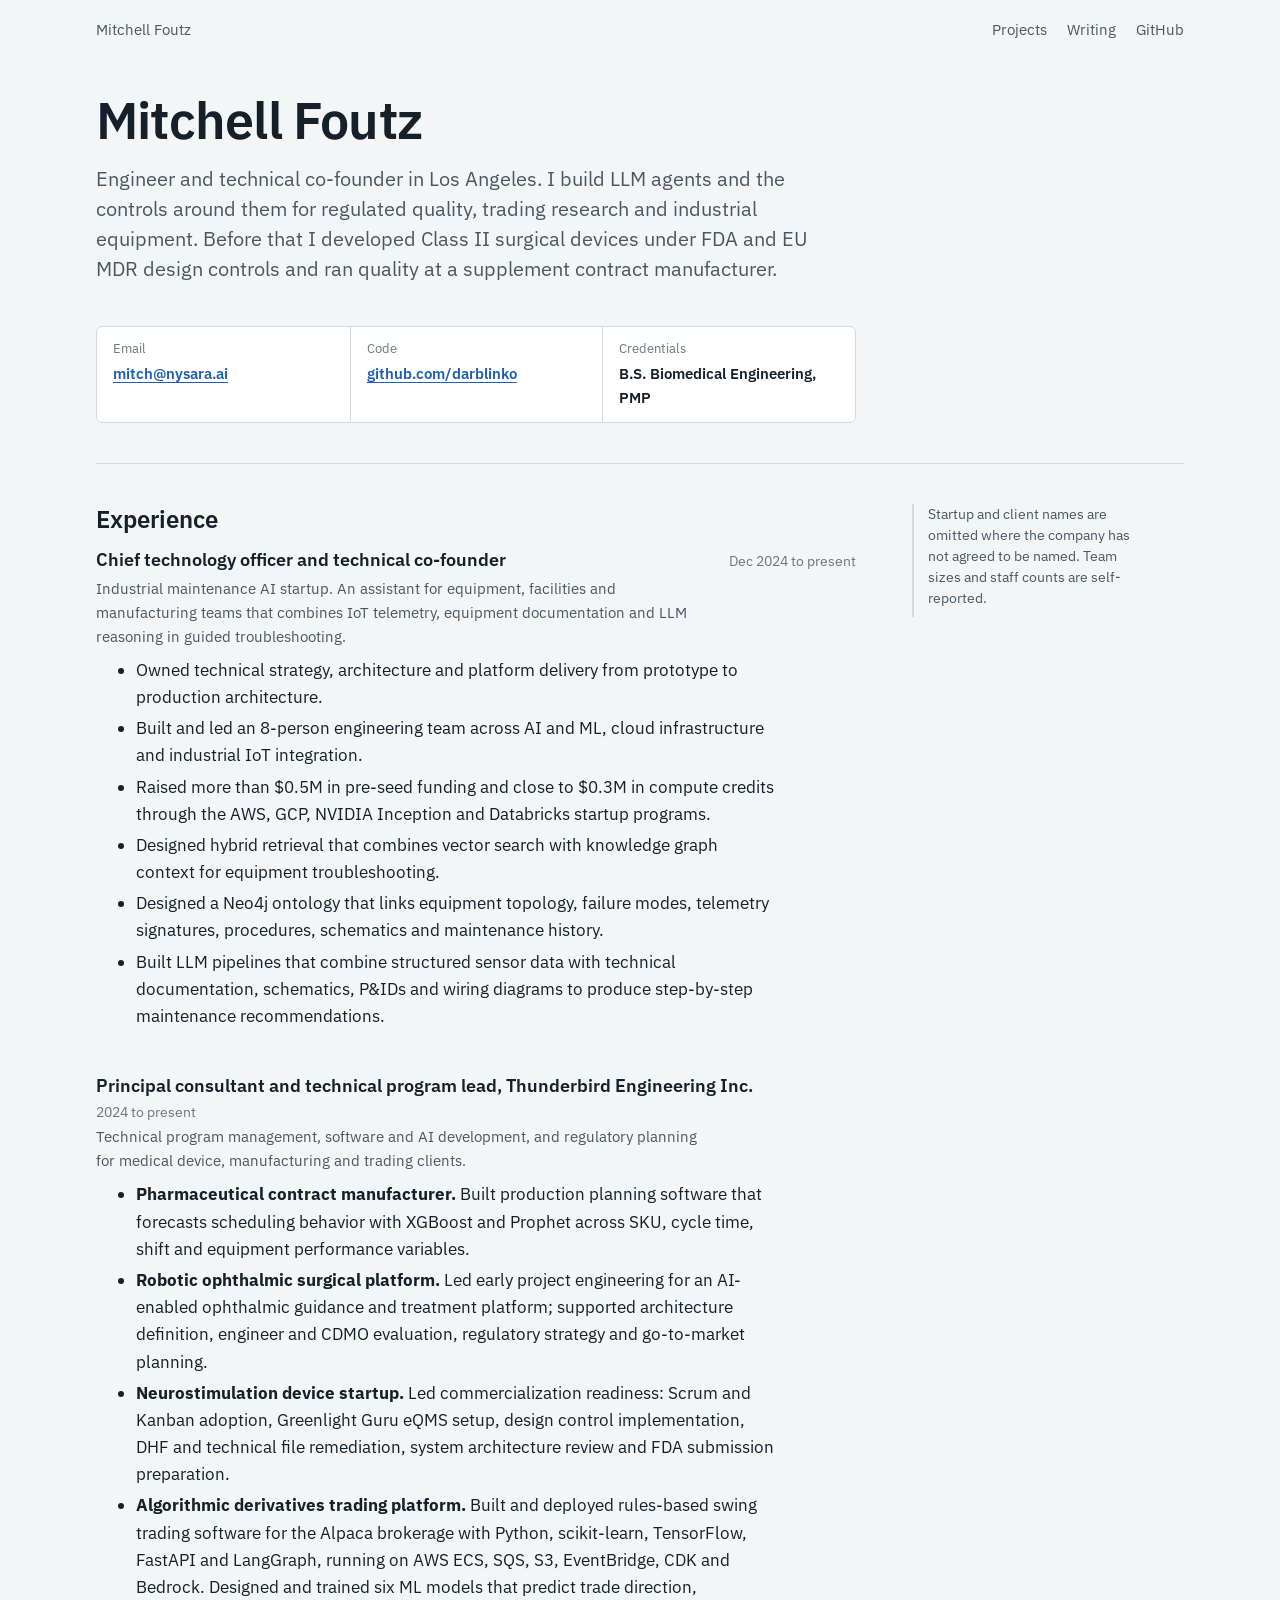
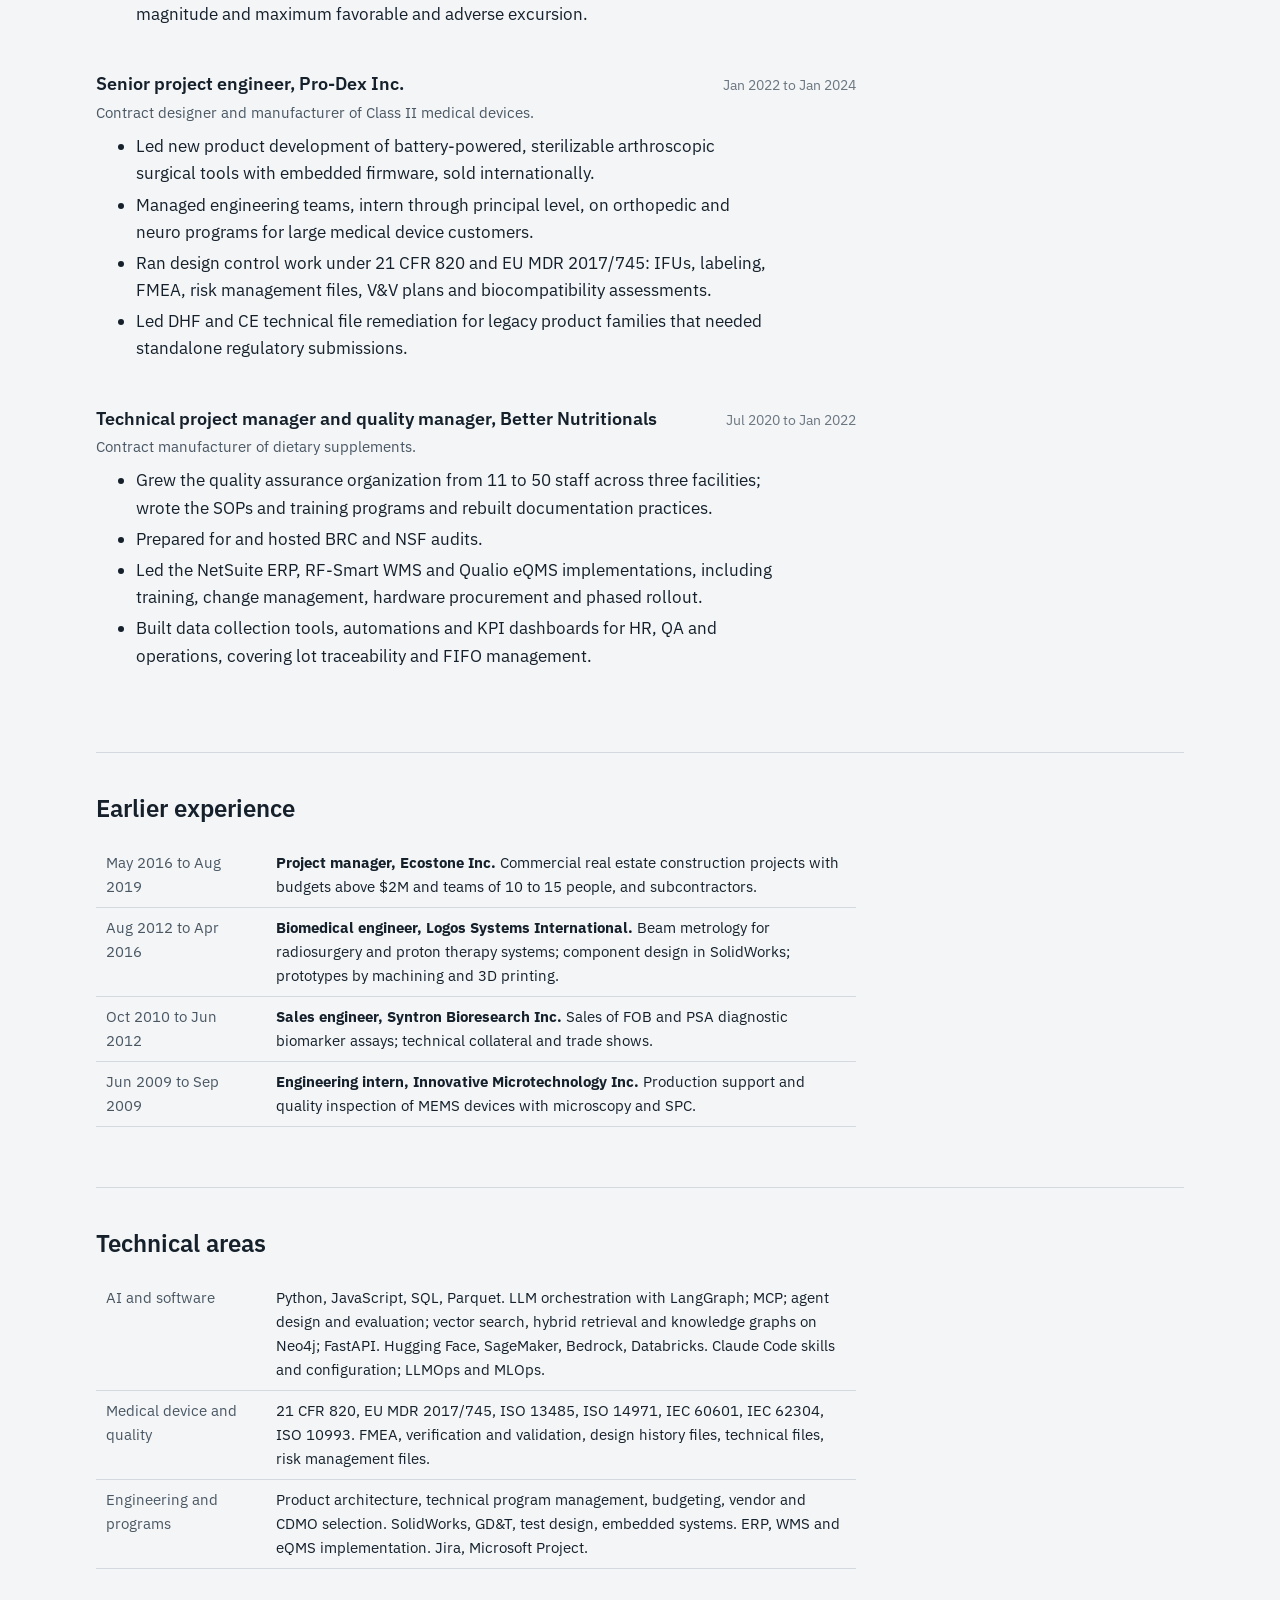
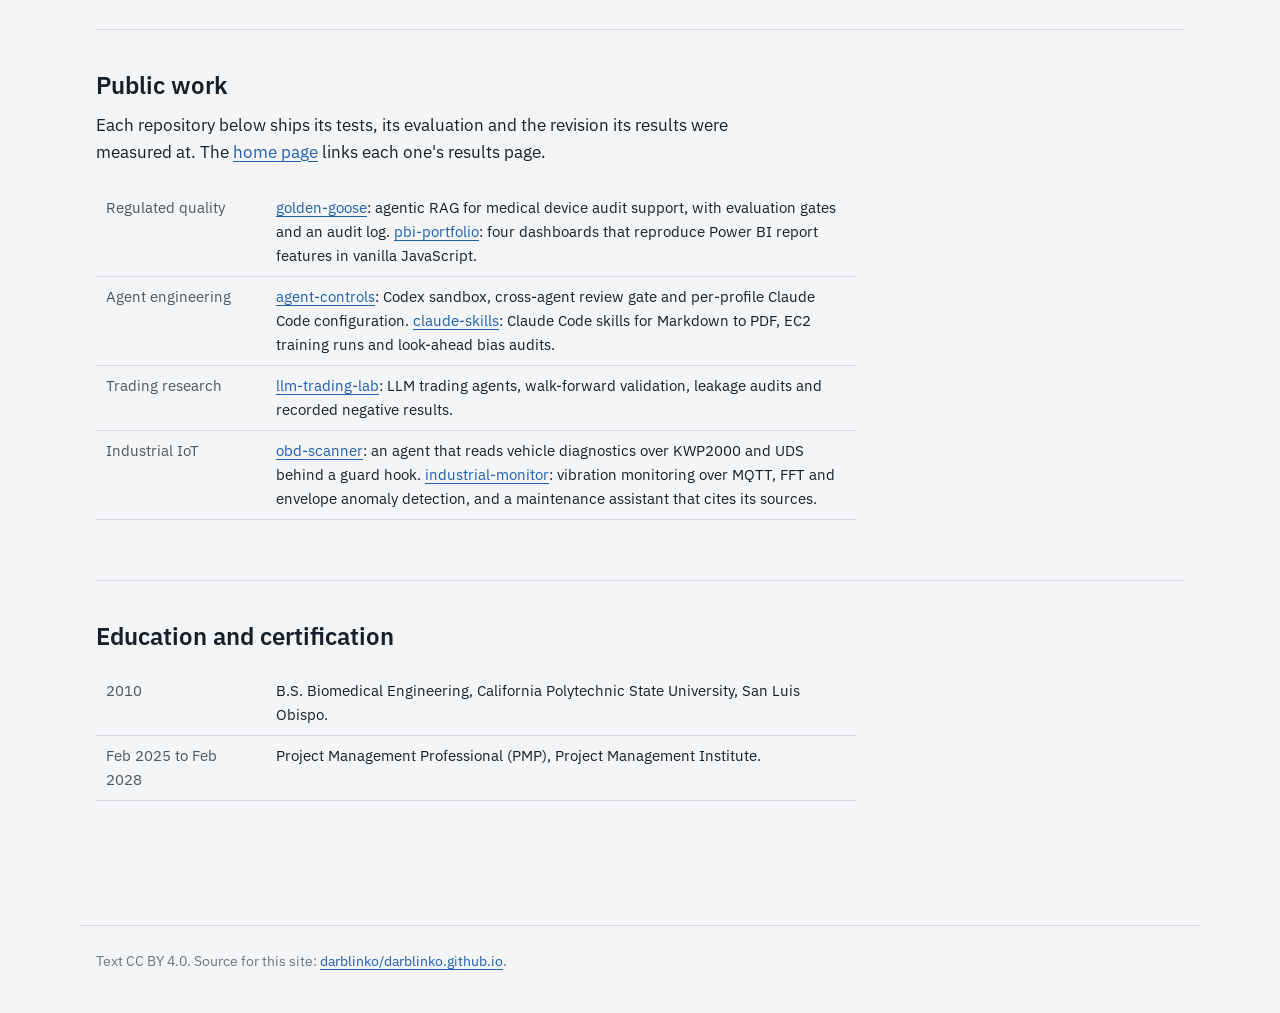
==== commit 2013c745: "docs: remove links to the private cypher-guard and cb_explorer repositories Both repositories stay p" ====
--- a/cv/index.html
+++ b/cv/index.html
@@ -111,10 +111,10 @@
       <p>Each repository below ships its tests, its evaluation and the revision its results were measured at. The <a href="../#public-work">home page</a> links each one's results page.</p>
       <table class="history">
         <tbody>
-          <tr><td>Regulated quality</td><td><a href="https://github.com/darblinko/golden-goose">golden-goose</a>: agentic RAG for medical device audit support, with evaluation gates and an audit log. <a href="https://github.com/darblinko/pbi-portfolio">pbi-portfolio</a>: four dashboards that reproduce Power BI report features in vanilla JavaScript.</td></tr>
-          <tr><td>Agent engineering</td><td><a href="https://github.com/darblinko/agent-controls">agent-controls</a>: Codex sandbox, cross-agent review gate and per-profile Claude Code configuration. <a href="https://github.com/darblinko/claude-skills">claude-skills</a>: Claude Code skills for Markdown to PDF, EC2 training runs and look-ahead bias audits. <a href="https://github.com/Nysara-Global-LLC/cypher-guard">cypher-guard</a>: static checks on LLM-generated Cypher for a multi-tenant graph. <a href="https://github.com/Nysara-Global-LLC/cb_explorer">cb_explorer</a>: deterministic Python code analysis with a read-only MCP server.</td></tr>
+          <tr><td>Regulated quality</td><td><a href="https://github.com/darblinko/golden-goose-qa">golden-goose</a>: agentic RAG for medical device audit support, with evaluation gates and an audit log. <a href="https://github.com/darblinko/powerbi-dashboards">pbi-portfolio</a>: four dashboards that reproduce Power BI report features in vanilla JavaScript.</td></tr>
+          <tr><td>Agent engineering</td><td><a href="https://github.com/darblinko/agent-controls">agent-controls</a>: Codex sandbox, cross-agent review gate and per-profile Claude Code configuration. <a href="https://github.com/darblinko/claude-skills">claude-skills</a>: Claude Code skills for Markdown to PDF, EC2 training runs and look-ahead bias audits.</td></tr>
           <tr><td>Trading research</td><td><a href="https://github.com/darblinko/llm-trading-lab">llm-trading-lab</a>: LLM trading agents, walk-forward validation, leakage audits and recorded negative results.</td></tr>
-          <tr><td>Industrial IoT</td><td><a href="https://github.com/darblinko/obd-scanner">obd-scanner</a>: an agent that reads vehicle diagnostics over KWP2000 and UDS behind a guard hook. <a href="https://github.com/darblinko/industrial-monitor">industrial-monitor</a>: vibration monitoring over MQTT, FFT and envelope anomaly detection, and a maintenance assistant that cites its sources.</td></tr>
+          <tr><td>Industrial IoT</td><td><a href="https://github.com/darblinko/q50-obd-scanner">obd-scanner</a>: an agent that reads vehicle diagnostics over KWP2000 and UDS behind a guard hook. <a href="https://github.com/darblinko/industrial-monitor">industrial-monitor</a>: vibration monitoring over MQTT, FFT and envelope anomaly detection, and a maintenance assistant that cites its sources.</td></tr>
         </tbody>
       </table>
     </section>
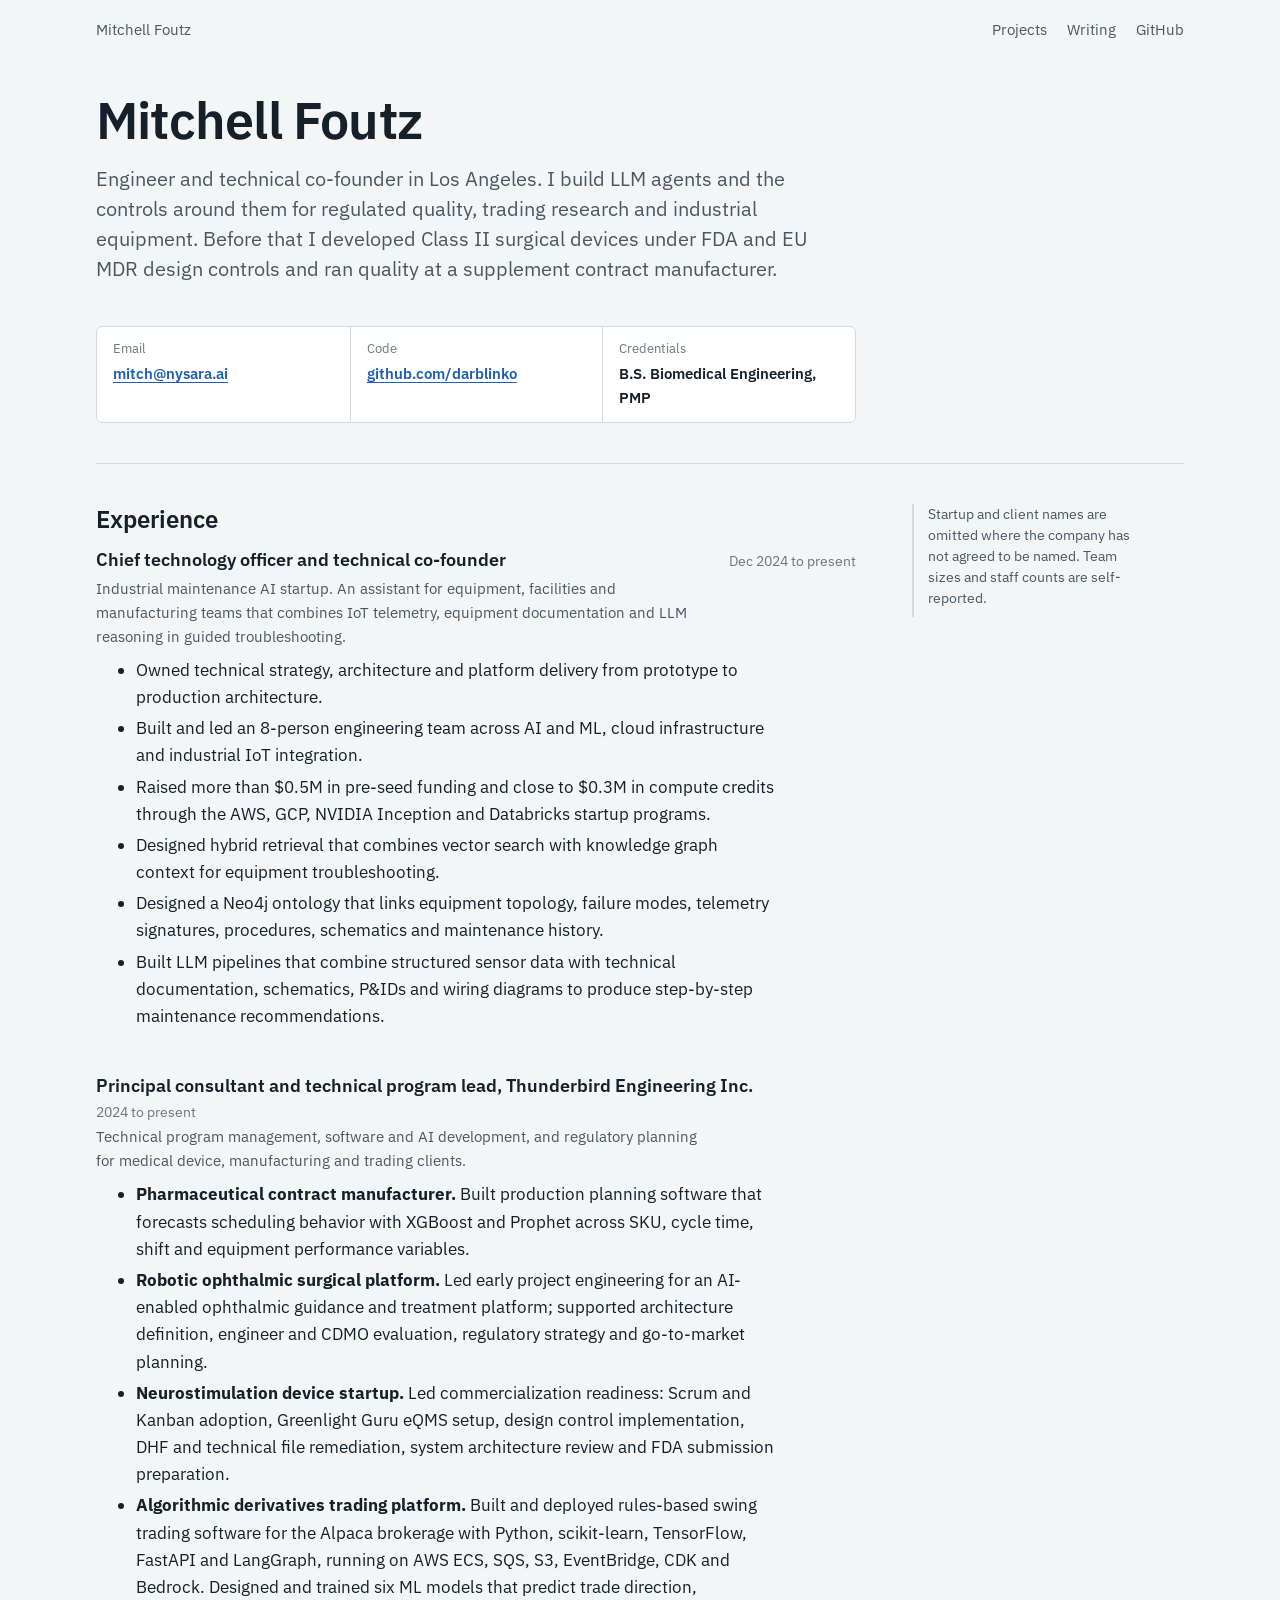
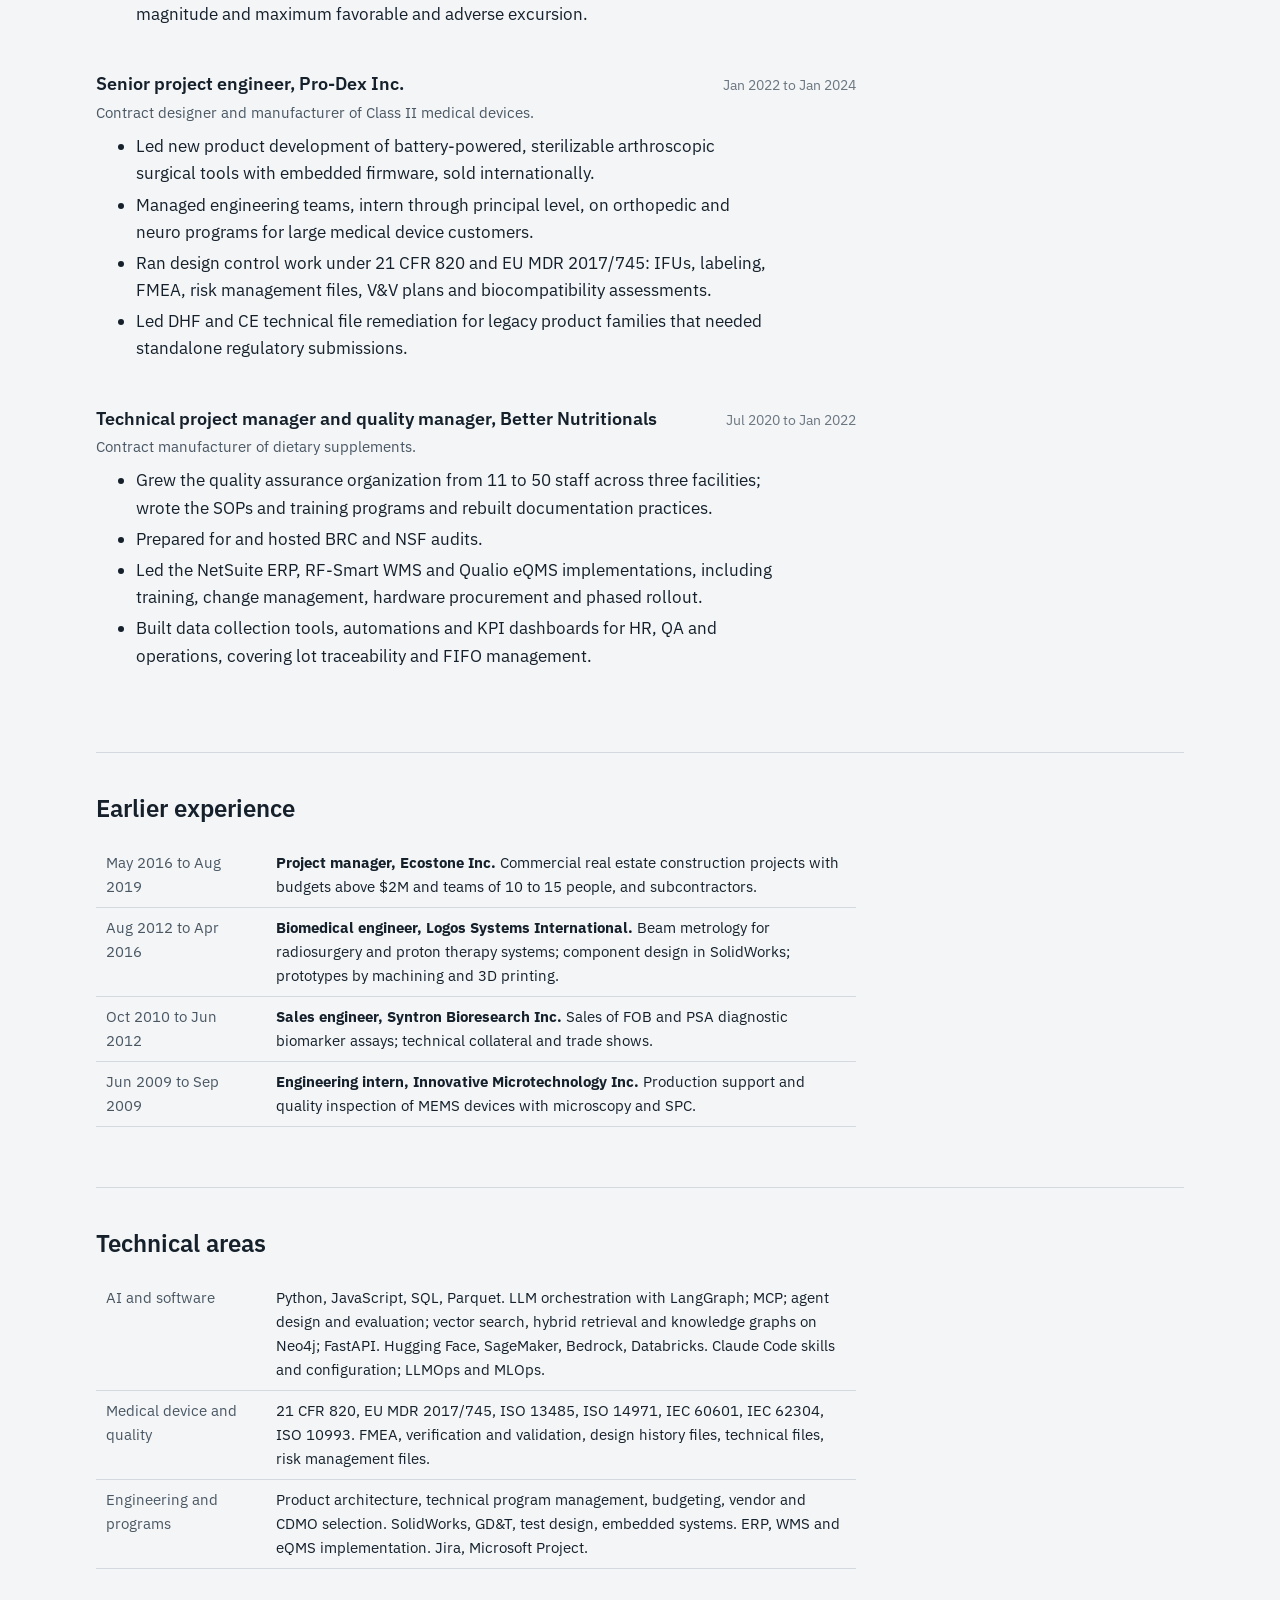
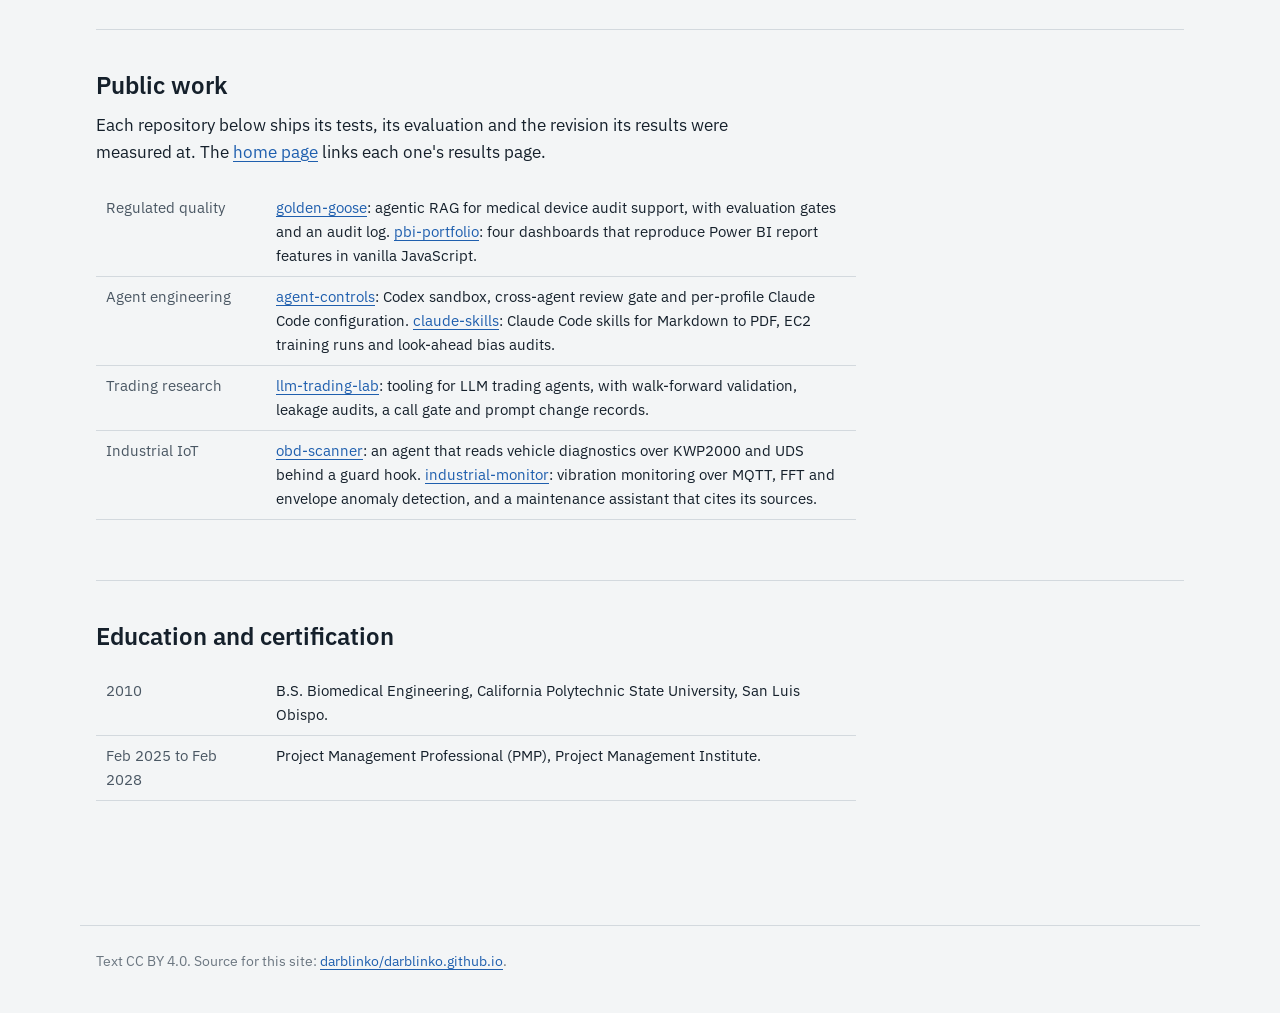
==== commit 9d7c119c: "docs: pin llm-trading-lab citations to 7e4ec74 on the rewritten main 78e7b53 is not on the rewritten" ====
--- a/cv/index.html
+++ b/cv/index.html
@@ -113,7 +113,7 @@
         <tbody>
           <tr><td>Regulated quality</td><td><a href="https://github.com/darblinko/golden-goose-qa">golden-goose</a>: agentic RAG for medical device audit support, with evaluation gates and an audit log. <a href="https://github.com/darblinko/powerbi-dashboards">pbi-portfolio</a>: four dashboards that reproduce Power BI report features in vanilla JavaScript.</td></tr>
           <tr><td>Agent engineering</td><td><a href="https://github.com/darblinko/agent-controls">agent-controls</a>: Codex sandbox, cross-agent review gate and per-profile Claude Code configuration. <a href="https://github.com/darblinko/claude-skills">claude-skills</a>: Claude Code skills for Markdown to PDF, EC2 training runs and look-ahead bias audits.</td></tr>
-          <tr><td>Trading research</td><td><a href="https://github.com/darblinko/llm-trading-lab">llm-trading-lab</a>: LLM trading agents, walk-forward validation, leakage audits and recorded negative results.</td></tr>
+          <tr><td>Trading research</td><td><a href="https://github.com/darblinko/llm-trading-lab">llm-trading-lab</a>: tooling for LLM trading agents, with walk-forward validation, leakage audits, a call gate and prompt change records.</td></tr>
           <tr><td>Industrial IoT</td><td><a href="https://github.com/darblinko/q50-obd-scanner">obd-scanner</a>: an agent that reads vehicle diagnostics over KWP2000 and UDS behind a guard hook. <a href="https://github.com/darblinko/industrial-monitor">industrial-monitor</a>: vibration monitoring over MQTT, FFT and envelope anomaly detection, and a maintenance assistant that cites its sources.</td></tr>
         </tbody>
       </table>
